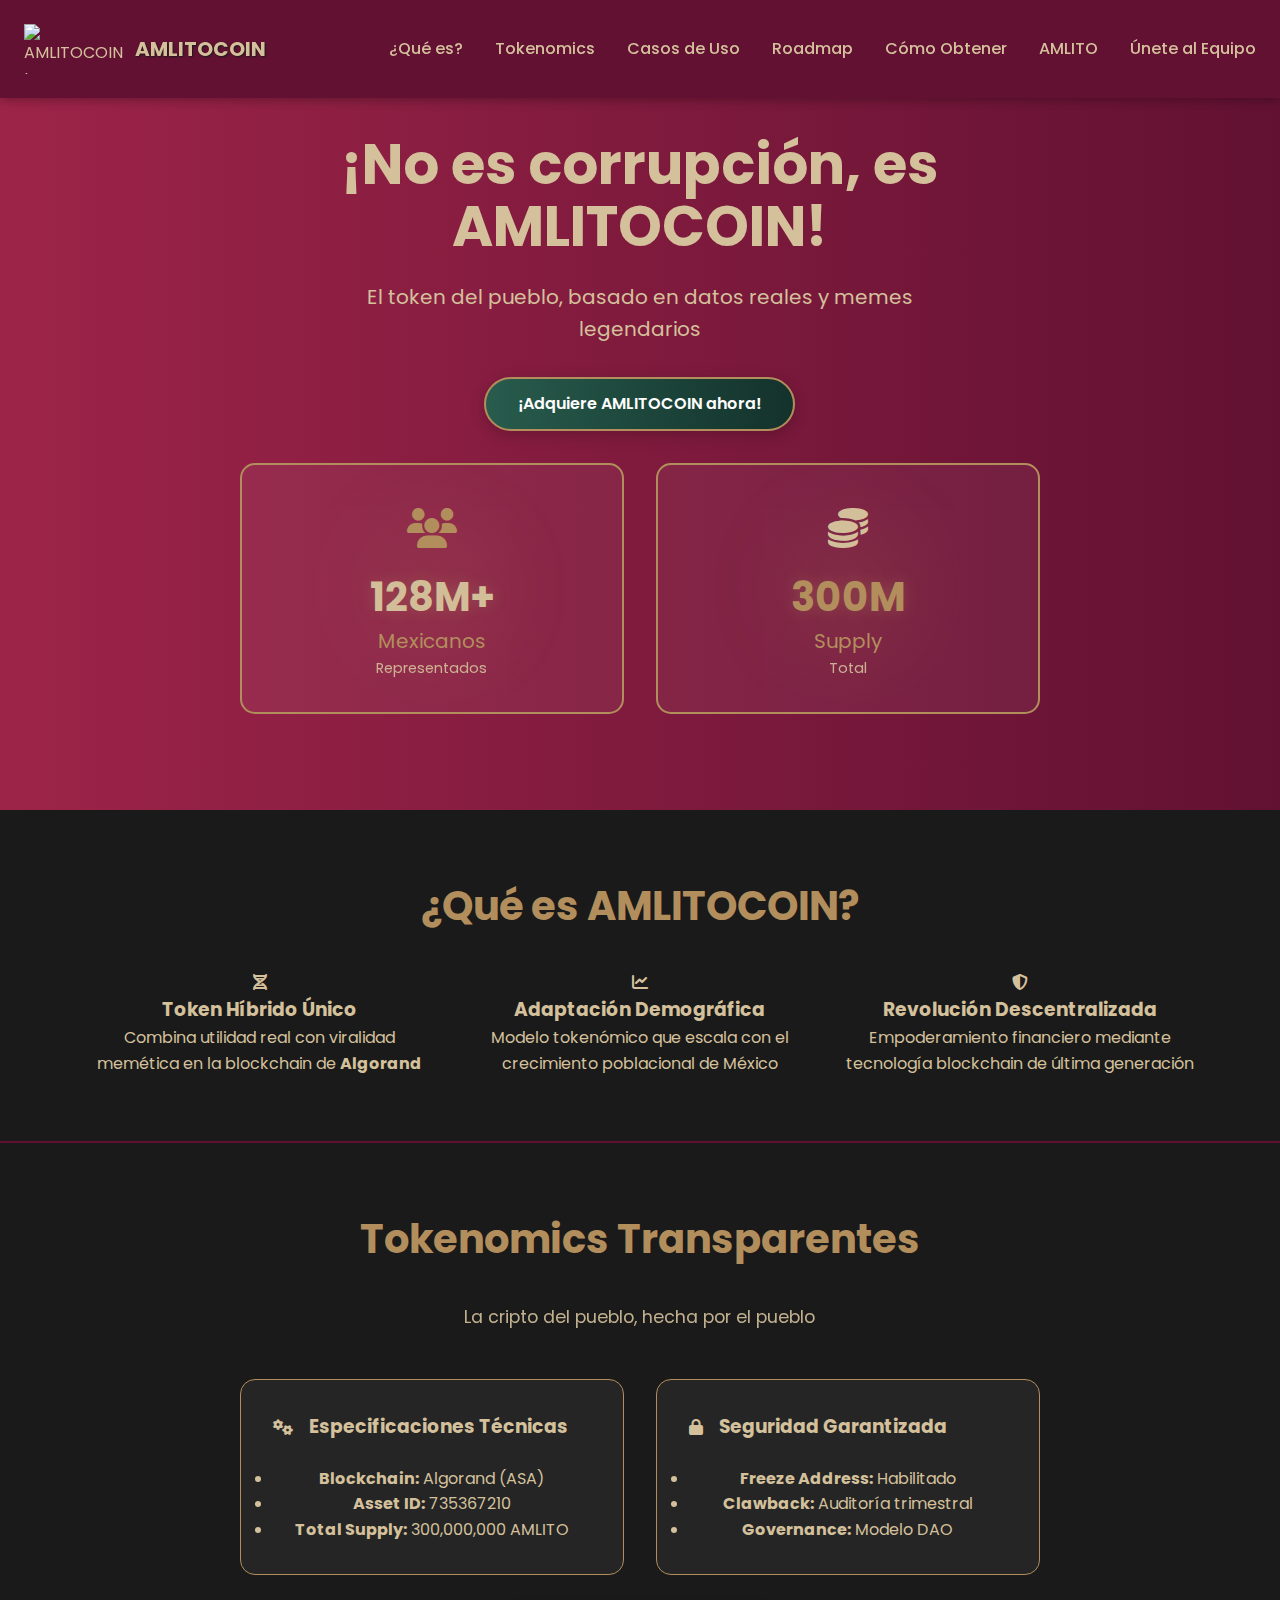
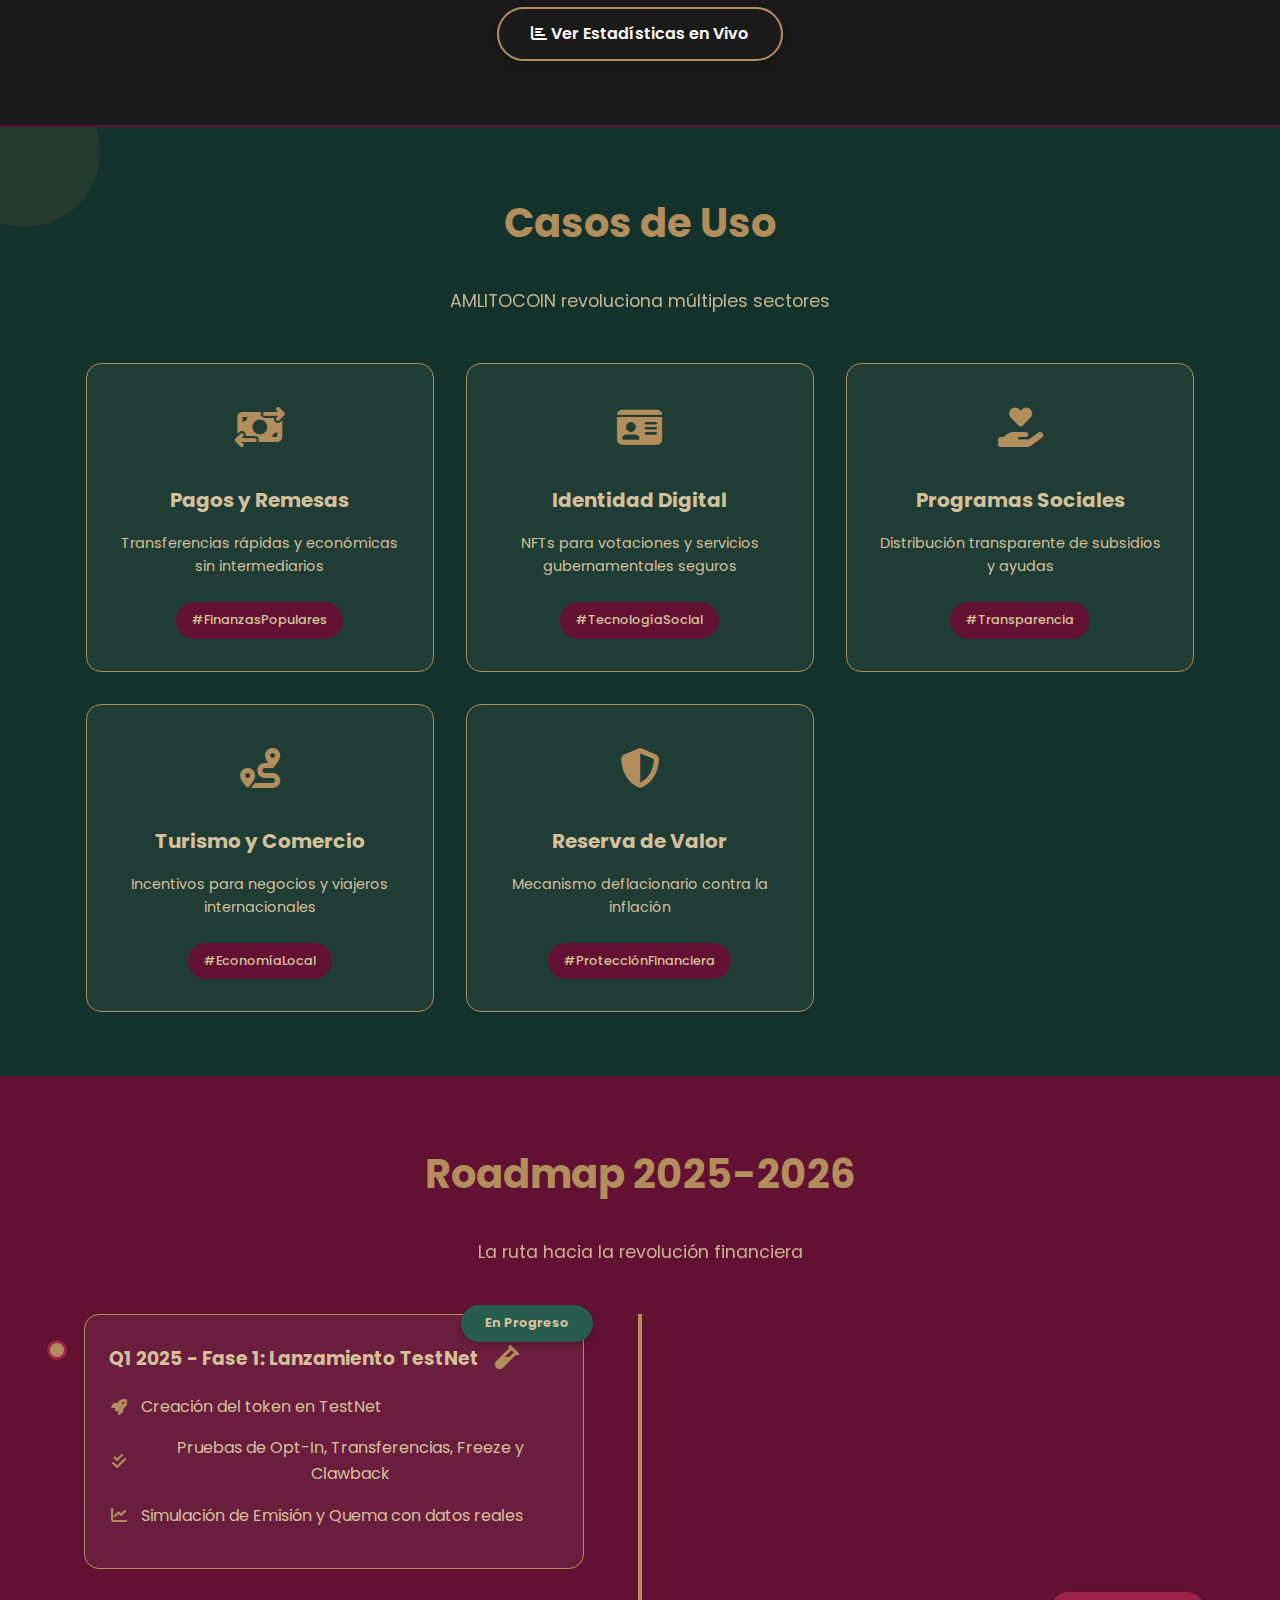
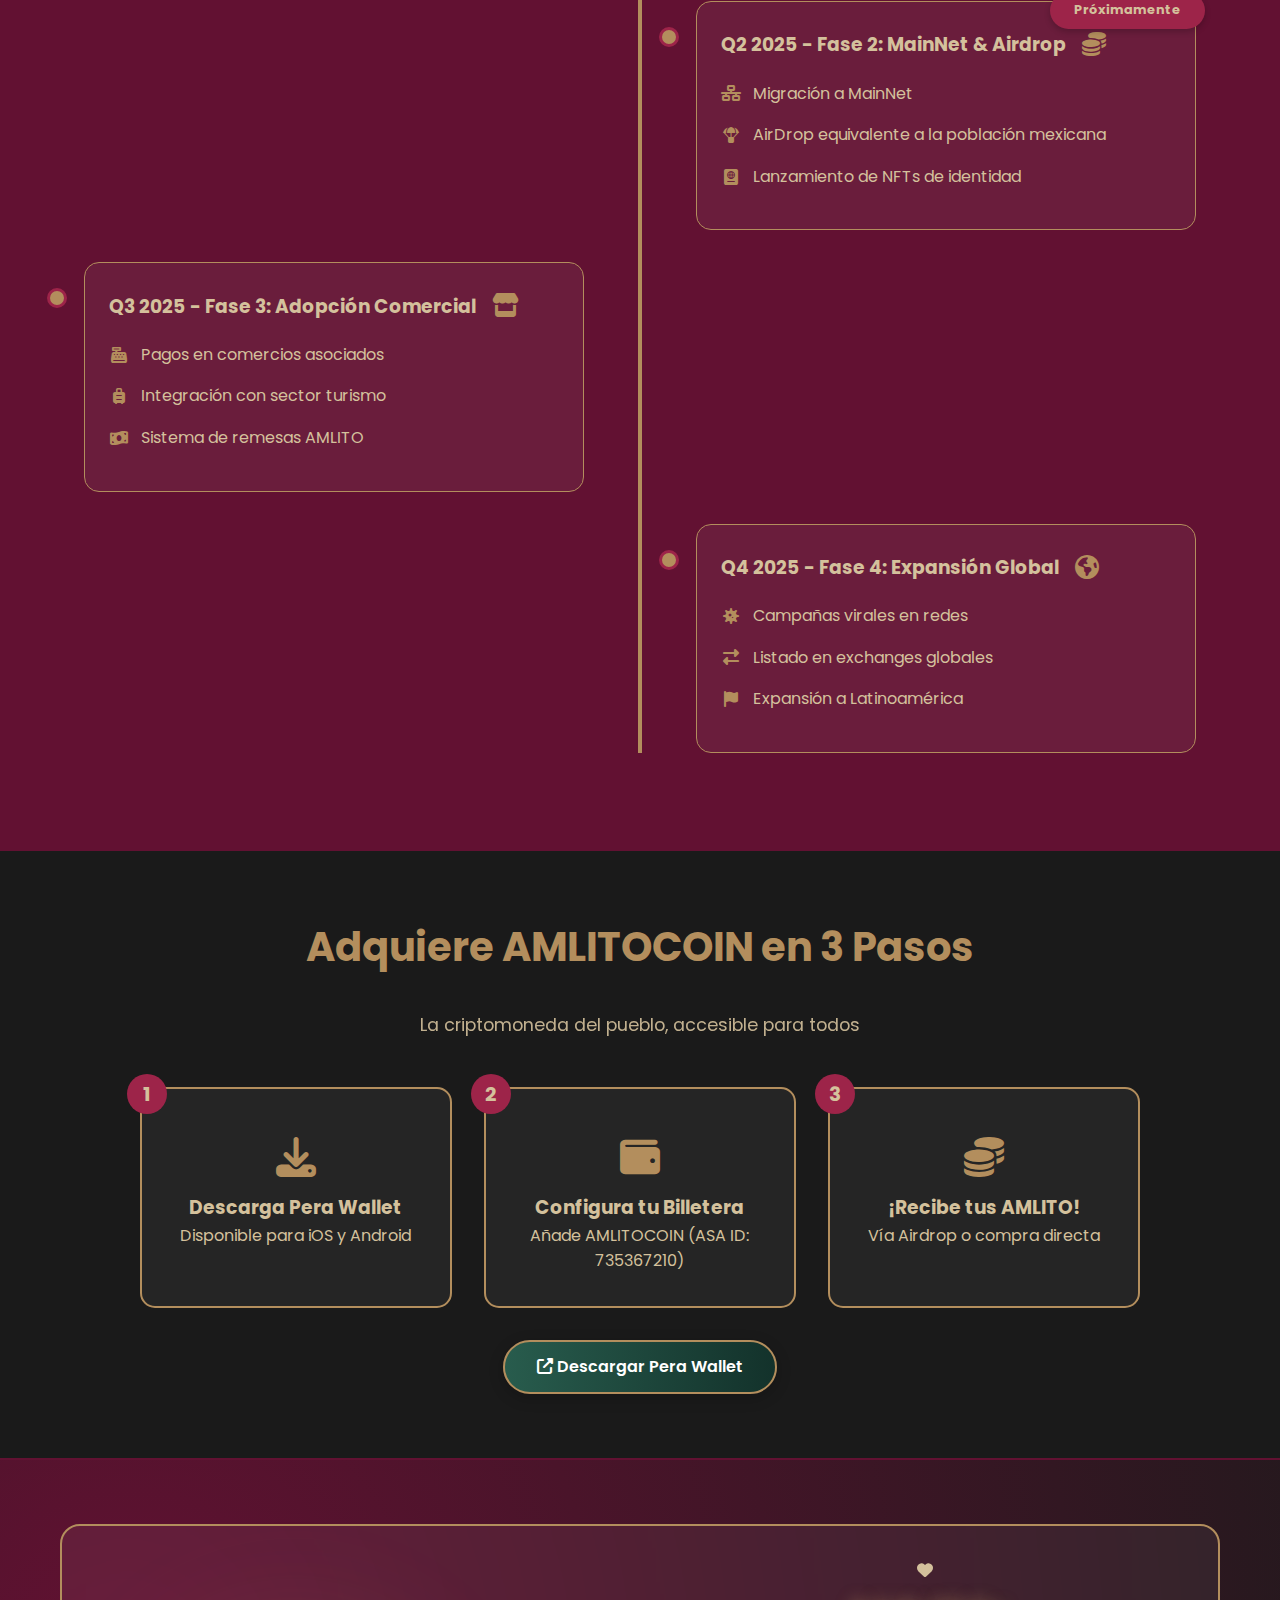
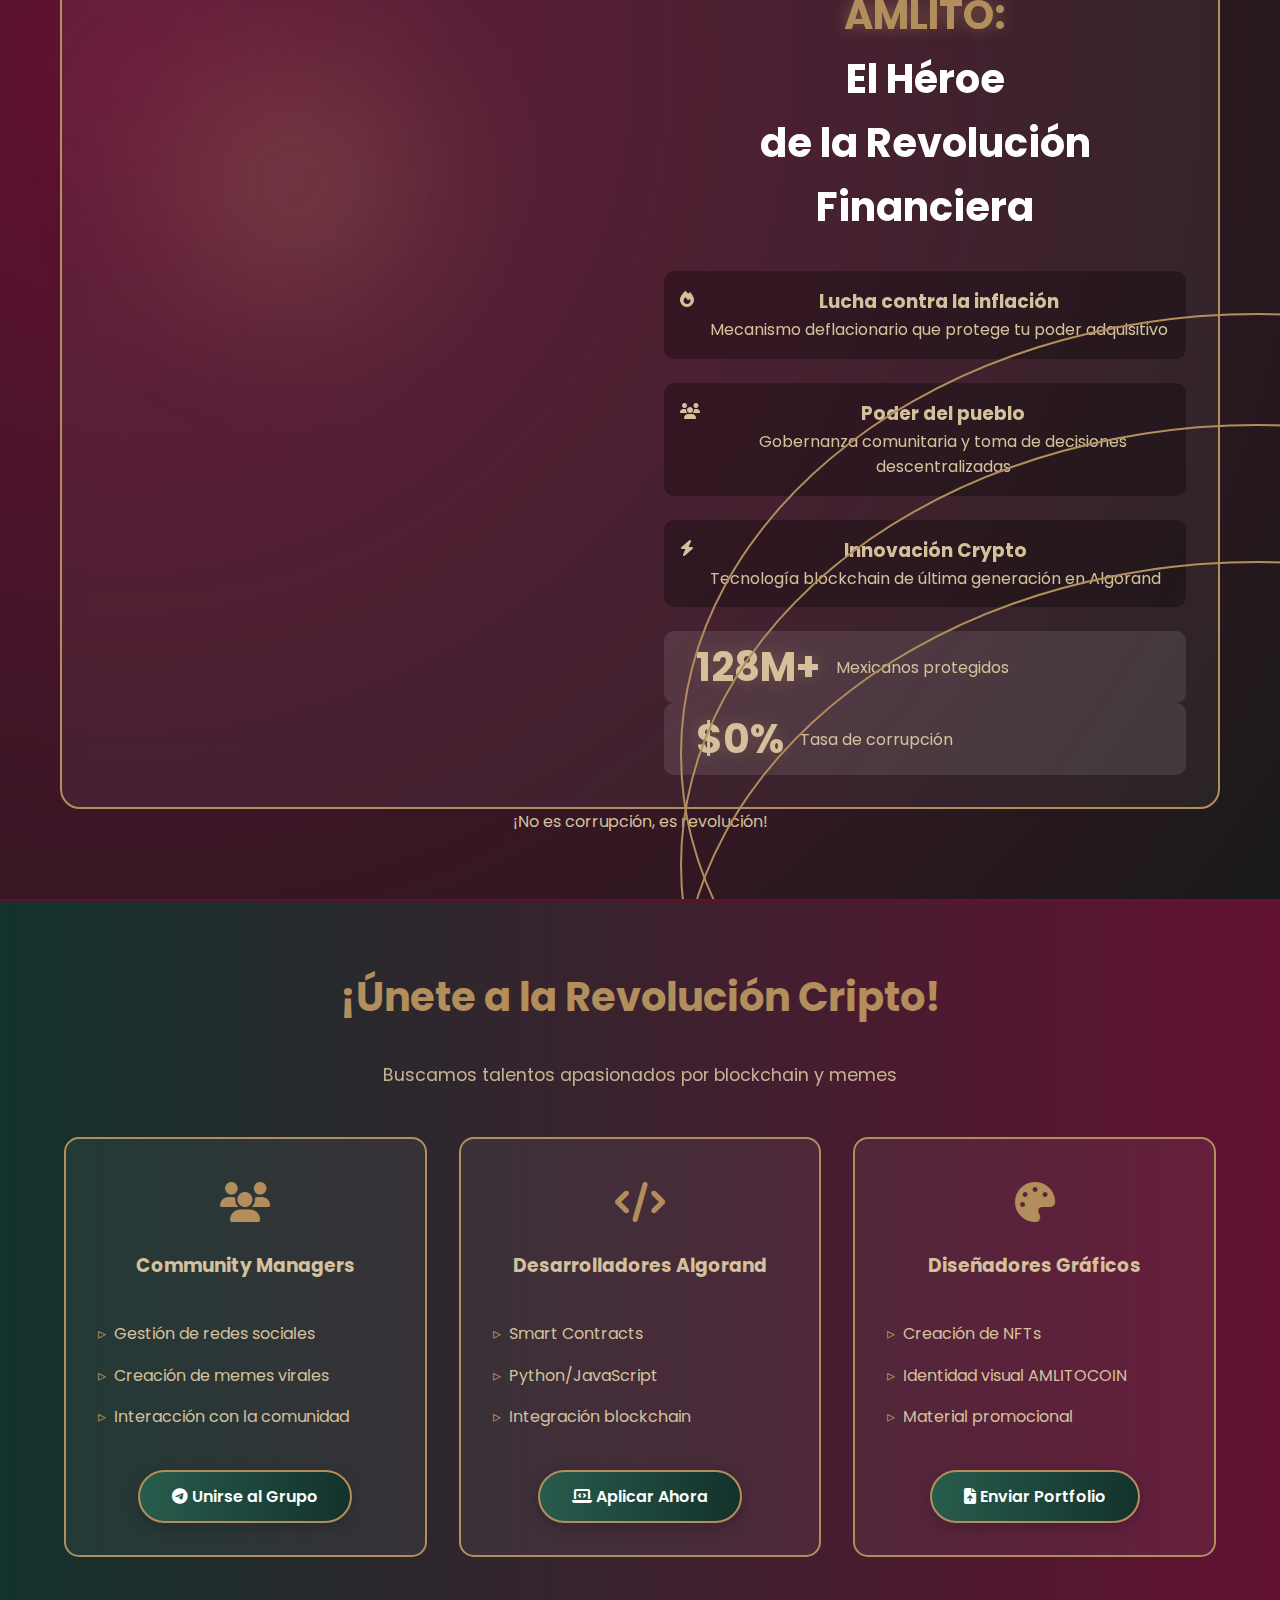
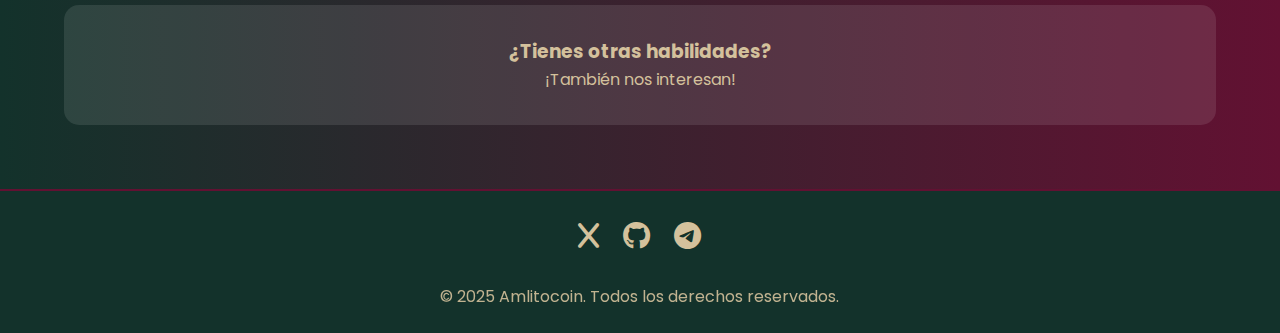
==== index.html @ fa915eb6 "Actualización index.html" ====
<!DOCTYPE html>
<html lang="es">
<head>
    <meta charset="UTF-8">
    <meta name="viewport" content="width=device-width, initial-scale=1.0">
    <meta name="description" content="AMLITOCOIN - El primer token híbrido Serio-Meme basado en datos reales de México">
    <title>¡No es corrupción, es AMLITOCOIN!</title>
    
    <!-- Metatags mejorados -->
    <meta name="apple-mobile-web-app-capable" content="yes">
    <meta name="HandheldFriendly" content="True">
    <meta name="mobile-web-app-capable" content="yes">
    <meta name="theme-color" content="#621132">
    
    <!-- favicon.ico -->
    <link rel="icon" href="favicon.ico" type="image/x-icon">
    <link rel="stylesheet" href="https://cdnjs.cloudflare.com/ajax/libs/font-awesome/6.4.0/css/all.min.css">
    
    <!-- Fuentes -->
    <link href="https://fonts.googleapis.com/css2?family=Poppins:wght@300;400;700&display=swap" rel="stylesheet">
    
    <!-- CSS -->
    <link rel="stylesheet" href="styles.css">
</head>
<body>

    <!-- Navbar actualizado -->
    <nav>
        <div class="logo-container">
            <img src="amlitocoin.png" 
                 alt="AMLITOCOIN Logo" 
                 class="logo"
                 width="150"
                 height="150"
                 loading="lazy">
            <span class="brand-name">AMLITOCOIN</span>
        </div>
        
        <ul class="nav-list">
            <li><a href="#info" class="nav-link">¿Qué es?</a></li>
            <li><a href="#details" class="nav-link">Tokenomics</a></li>
            <li><a href="#casos" class="nav-link">Casos de Uso</a></li>
            <li><a href="#roadmap" class="nav-link">Roadmap</a></li>
            <li><a href="#wallet" class="nav-link">Cómo Obtener</a></li>
            <li><a href="#amlito-hero" class="nav-link">AMLITO</a></li>
            <li><a href="#equipo" class="nav-link">Únete al Equipo</a></li>
        </ul>
    </nav>

    <!-- Hero Section -->
    <header class="hero">
        <div class="section-container">
            <h1>¡No es corrupción, es <span>AMLITOCOIN</span>!</h1>
            <p class="hero-subtitle">El token del pueblo, basado en datos reales y memes legendarios</p>
            <a href="https://t.me/Amlitos" class="cta-button" target="_blank">¡Adquiere AMLITOCOIN ahora!</a>
            
            <!-- Sección de Estadísticas Mejorada -->
<div class="stats-container">
    <div class="stat-card">
        <div class="stat-content">
            <div class="stat-icon">
                <i class="fas fa-users"></i>
            </div>
            <div class="stat-data">
                <span class="stat-number">128M+</span>
                <span class="stat-title">Mexicanos</span>
                <span class="stat-subtitle">Representados</span>
            </div>
            <div class="stat-glow"></div>
        </div>
    </div>

    <div class="stat-card highlight">
        <div class="stat-content">
            <div class="stat-icon">
                <i class="fas fa-coins"></i>
            </div>
            <div class="stat-data">
                <span class="stat-number">300M</span>
                <span class="stat-title">Supply</span>
                <span class="stat-subtitle">Total</span>
            </div>
            <div class="stat-glow"></div>
        </div>
    </div>
</div>
        </div>
    </header>

    <!-- Sección Información -->
    <section id="info" class="info">
        <div class="section-container">
            <h2>¿Qué es AMLITOCOIN?</h2>
            <div class="info-grid">
                <div class="info-card">
                    <i class="fas fa-dna"></i>
                    <h3>Token Híbrido Único</h3>
                    <p>Combina utilidad real con viralidad memética en la blockchain de <strong>Algorand</strong></p>
                </div>
                
                <div class="info-card highlight">
                    <i class="fas fa-chart-line"></i>
                    <h3>Adaptación Demográfica</h3>
                    <p>Modelo tokenómico que escala con el crecimiento poblacional de México</p>
                </div>
                
                <div class="info-card">
                    <i class="fas fa-shield-alt"></i>
                    <h3>Revolución Descentralizada</h3>
                    <p>Empoderamiento financiero mediante tecnología blockchain de última generación</p>
                </div>
            </div>
        </div>
    </section>

    <!-- Sección Detalles -->
    <section id="details" class="details">
        <div class="section-container">
            <h2>Tokenomics Transparentes</h2>
            <p class="section-subtitle">La cripto del pueblo, hecha por el pueblo</p>
            
            <div class="tokenomics-grid">
                <div class="token-card">
                    <div class="token-header">
                        <i class="fa-solid fa-gears"></i>
                        <h3>Especificaciones Técnicas</h3>
                    </div>
                    <ul class="token-details">
                        <li><strong>Blockchain:</strong> Algorand (ASA)</li>
                        <li><strong>Asset ID:</strong> 735367210</li>
                        <li><strong>Total Supply:</strong> 300,000,000 AMLITO</li>
                    </ul>
                </div>
                
                <div class="token-card">
                    <div class="token-header">
                        <i class="fas fa-lock"></i>
                        <h3>Seguridad Garantizada</h3>
                    </div>
                    <ul class="token-details">
                        <li><strong>Freeze Address:</strong> Habilitado</li>
                        <li><strong>Clawback:</strong> Auditoría trimestral</li>
                        <li><strong>Governance:</strong> Modelo DAO</li>
                    </ul>
                </div>
            </div>
            
            <a href="https://testnet.explorer.perawallet.app/asset/735367210" 
               class="cta-button outline"
               target="_blank">
                <i class="fas fa-chart-bar"></i> Ver Estadísticas en Vivo
            </a>
        </div>
    </section>

    <!-- Sección Casos de Uso -->
    <section id="casos" class="casos">
        <div class="section-container">
            <h2>Casos de Uso</h2>
            <p class="section-subtitle">AMLITOCOIN revoluciona múltiples sectores</p>
            
            <div class="casos-grid">
                <!-- Tarjeta 1 -->
                <div class="caso-card">
                    <div class="caso-icon">
                        <i class="fas fa-money-bill-transfer"></i>
                    </div>
                    <h3>Pagos y Remesas</h3>
                    <p>Transferencias rápidas y económicas sin intermediarios</p>
                    <div class="caso-tag">#FinanzasPopulares</div>
                </div>
    
                <!-- Tarjeta 2 -->
                <div class="caso-card">
                    <div class="caso-icon">
                        <i class="fas fa-id-card"></i>
                    </div>
                    <h3>Identidad Digital</h3>
                    <p>NFTs para votaciones y servicios gubernamentales seguros</p>
                    <div class="caso-tag">#TecnologíaSocial</div>
                </div>
    
                <!-- Tarjeta 3 -->
                <div class="caso-card">
                    <div class="caso-icon">
                        <i class="fas fa-hand-holding-heart"></i>
                    </div>
                    <h3>Programas Sociales</h3>
                    <p>Distribución transparente de subsidios y ayudas</p>
                    <div class="caso-tag">#Transparencia</div>
                </div>
    
                <!-- Tarjeta 4 -->
                <div class="caso-card">
                    <div class="caso-icon">
                        <i class="fas fa-route"></i>
                    </div>
                    <h3>Turismo y Comercio</h3>
                    <p>Incentivos para negocios y viajeros internacionales</p>
                    <div class="caso-tag">#EconomíaLocal</div>
                </div>
    
                <!-- Tarjeta 5 -->
                <div class="caso-card">
                    <div class="caso-icon">
                        <i class="fas fa-shield-halved"></i>
                    </div>
                    <h3>Reserva de Valor</h3>
                    <p>Mecanismo deflacionario contra la inflación</p>
                    <div class="caso-tag">#ProtecciónFinanciera</div>
                </div>
            </div>
        </div>
    </section>

    <!-- Sección Roadmap -->
<section id="roadmap" class="roadmap">
    <div class="section-container">
        <h2>Roadmap 2025-2026</h2>
        <p class="section-subtitle">La ruta hacia la revolución financiera</p>
        
        <div class="timeline-wrapper">
            <div class="timeline-line"></div>
            
            <!-- Fase 1 -->
            <div class="phase-card left">
                <div class="phase-header">
                    <div class="phase-marker"></div>
                    <h3>Q1 2025 - Fase 1: Lanzamiento TestNet</h3>
                    <div class="phase-icon">
                        <i class="fas fa-vial"></i>
                    </div>
                </div>
                <div class="phase-content">
                    <ul>
                        <li><i class="fas fa-rocket"></i> Creación del token en TestNet</li>
                        <li><i class="fas fa-check-double"></i> Pruebas de Opt-In, Transferencias, Freeze y Clawback</li>
                        <li><i class="fas fa-chart-line"></i> Simulación de Emisión y Quema con datos reales</li>
                    </ul>
                    <div class="phase-tag">En Progreso</div>
                </div>
            </div>

            <!-- Fase 2 -->
            <div class="phase-card right">
                <div class="phase-header">
                    <div class="phase-marker"></div>
                    <h3>Q2 2025 - Fase 2: MainNet & Airdrop</h3>
                    <div class="phase-icon">
                        <i class="fas fa-coins"></i>
                    </div>
                </div>
                <div class="phase-content">
                    <ul>
                        <li><i class="fas fa-network-wired"></i> Migración a MainNet</li>
                        <li><i class="fas fa-parachute-box"></i> AirDrop equivalente a la población mexicana</li>
                        <li><i class="fas fa-passport"></i> Lanzamiento de NFTs de identidad</li>
                    </ul>
                    <div class="phase-tag coming-soon">Próximamente</div>
                </div>
            </div>

            <!-- Fase 3 -->
            <div class="phase-card left">
                <div class="phase-header">
                    <div class="phase-marker"></div>
                    <h3>Q3 2025 - Fase 3: Adopción Comercial</h3>
                    <div class="phase-icon">
                        <i class="fas fa-store"></i>
                    </div>
                </div>
                <div class="phase-content">
                    <ul>
                        <li><i class="fas fa-cash-register"></i> Pagos en comercios asociados</li>
                        <li><i class="fas fa-suitcase-rolling"></i> Integración con sector turismo</li>
                        <li><i class="fas fa-money-bill-wave"></i> Sistema de remesas AMLITO</li>
                    </ul>
                </div>
            </div>

            <!-- Fase 4 -->
            <div class="phase-card right">
                <div class="phase-header">
                    <div class="phase-marker"></div>
                    <h3>Q4 2025 - Fase 4: Expansión Global</h3>
                    <div class="phase-icon">
                        <i class="fas fa-globe-americas"></i>
                    </div>
                </div>
                <div class="phase-content">
                    <ul>
                        <li><i class="fas fa-virus"></i> Campañas virales en redes</li>
                        <li><i class="fas fa-exchange-alt"></i> Listado en exchanges globales</li>
                        <li><i class="fas fa-flag"></i> Expansión a Latinoamérica</li>
                    </ul>
                </div>
            </div>
        </div>
    </div>
</section>

    <!-- Sección Cómo Obtener -->
    <section id="wallet" class="wallet">
        <div class="section-container text-center">
            <h2>Adquiere AMLITOCOIN en 3 Pasos</h2>
            <p class="section-subtitle">La criptomoneda del pueblo, accesible para todos</p>
            
            <div class="pasos-grid">
                <!-- Paso 1 -->
                <div class="paso-card">
                    <div class="paso-numero">1</div>
                    <i class="fas fa-download paso-icon"></i>
                    <h3>Descarga Pera Wallet</h3>
                    <p>Disponible para iOS y Android</p>
                </div>
    
                <!-- Paso 2 -->
                <div class="paso-card">
                    <div class="paso-numero">2</div>
                    <i class="fas fa-wallet paso-icon"></i>
                    <h3>Configura tu Billetera</h3>
                    <p>Añade AMLITOCOIN (ASA ID: 735367210)</p>
                </div>
    
                <!-- Paso 3 -->
                <div class="paso-card">
                    <div class="paso-numero">3</div>
                    <i class="fas fa-coins paso-icon"></i>
                    <h3>¡Recibe tus AMLITO!</h3>
                    <p>Vía Airdrop o compra directa</p>
                </div>
            </div>
    
            <a href="https://perawallet.app/" 
               class="cta-button"
               target="_blank"
               rel="noopener noreferrer">
                <i class="fas fa-external-link-alt"></i> Descargar Pera Wallet
            </a>
        </div>
    </section>

    <!-- Sección AMLITO -->
    <section id="amlito-hero" class="amlito-section">
        <div class="amlito-container">
            <!-- Tarjeta principal -->
            <div class="amlito-card">
                <!-- Sección izquierda - Imagen -->
                <div class="amlito-image-wrapper">
                    <img src="amlito.png" 
                         alt="AMLITO liderando la revolución" 
                         class="amlito-character"
                         loading="lazy">
                    <div class="amlito-glow"></div>
                </div>
    
                <!-- Sección derecha - Contenido -->
                <div class="amlito-content">
                    <i class="fa-solid fa-heart"></i>
                    <h2 class="amlito-title">
                        <span class="amlito-gold">AMLITO:</span><br>El Héroe 
                        <div class="amlito-subtitle">de la Revolución Financiera</div>
                    </h2>
    
                    <!-- Lista de características con iconos animados -->
                    <div class="amlito-features">
                        <!-- Característica 1 -->
                        <div class="amlito-feature">
                            <div class="amlito-icon">
                                <i class="fas fa-fire"></i>
                                <div class="icon-pulse"></div>
                            </div>
                            <div class="amlito-feature-text">
                                <h3>Lucha contra la inflación</h3>
                                <p>Mecanismo deflacionario que protege tu poder adquisitivo</p>
                            </div>
                        </div>
    
                        <!-- Característica 2 -->
                        <div class="amlito-feature">
                            <div class="amlito-icon">
                                <i class="fas fa-users"></i>
                                <div class="icon-pulse"></div>
                            </div>
                            <div class="amlito-feature-text">
                                <h3>Poder del pueblo</h3>
                                <p>Gobernanza comunitaria y toma de decisiones descentralizadas</p>
                            </div>
                        </div>
    
                        <!-- Característica 3 -->
                        <div class="amlito-feature">
                            <div class="amlito-icon">
                                <i class="fas fa-bolt"></i>
                                <div class="icon-pulse"></div>
                            </div>
                            <div class="amlito-feature-text">
                                <h3>Innovación Crypto</h3>
                                <p>Tecnología blockchain de última generación en Algorand</p>
                            </div>
                        </div>
                    </div>
    
                    <!-- Estadísticas impactantes -->
                    <div class="amlito-stats">
                        <div class="stat-item">
                            <div class="stat-number">128M+</div>
                            <div class="stat-label">Mexicanos protegidos</div>
                        </div>
                        <div class="stat-item">
                            <div class="stat-number">$0%</div>
                            <div class="stat-label">Tasa de corrupción</div>
                        </div>
                    </div>
                </div>
            </div>
    
            <!-- Efecto de slogan flotante -->
            <div class="amlito-slogan">
                <span>¡No es corrupción, es revolución!</span>
            </div>
        </div>
    </section>

    <!-- Sección Equipo -->
<section id="equipo" class="equipo">
    <div class="section-container text-center">
        <h2>¡Únete a la Revolución Cripto!</h2>
        <p class="section-subtitle">Buscamos talentos apasionados por blockchain y memes</p>
        
        <div class="roles-grid">
            <!-- Tarjeta 1: Community Managers -->
            <div class="rol-card">
                <div class="rol-icon">
                    <i class="fas fa-users"></i>
                </div>
                <h3>Community Managers</h3>
                <ul class="rol-desc">
                    <li>Gestión de redes sociales</li>
                    <li>Creación de memes virales</li>
                    <li>Interacción con la comunidad</li>
                </ul>
                <a href="https://t.me/Amlito_Community" class="cta-button" target="_blank">
                    <i class="fab fa-telegram"></i> Unirse al Grupo
                </a>
            </div>

            <!-- Tarjeta 2: Desarrolladores -->
            <div class="rol-card highlight">
                <div class="rol-icon">
                    <i class="fas fa-code"></i>
                </div>
                <h3>Desarrolladores Algorand</h3>
                <ul class="rol-desc">
                    <li>Smart Contracts</li>
                    <li>Python/JavaScript</li>
                    <li>Integración blockchain</li>
                </ul>
                <a href="https://t.me/Amlito_Desarrolladores" class="cta-button" target="_blank">
                    <i class="fas fa-laptop-code"></i> Aplicar Ahora
                </a>
            </div>

            <!-- Tarjeta 3: Diseñadores -->
            <div class="rol-card">
                <div class="rol-icon">
                    <i class="fas fa-palette"></i>
                </div>
                <h3>Diseñadores Gráficos</h3>
                <ul class="rol-desc">
                    <li>Creación de NFTs</li>
                    <li>Identidad visual AMLITOCOIN</li>
                    <li>Material promocional</li>
                </ul>
                <a href="https://t.me/Amlito_Graficos" class="cta-button" target="_blank">
                    <i class="fas fa-file-upload"></i> Enviar Portfolio
                </a>
            </div>
        </div>

        <!-- Sección para otros talentos -->
        <div class="otros-talentos">
            <h3>¿Tienes otras habilidades?</h3>
            <p>¡También nos interesan!</p>
        </div>
    </div>
</section>

    <footer>
    <!-- Sección de redes sociales -->
        <div class="section-container">
            <div class="social-icons">
                <a href="https://x.com/AmlitoCoinMx" target="_blank" aria-label="X">
                    <i class="fab fa-x"></i>
                </a>
                <a href="https://github.com/Amlitocoin" target="_blank" aria-label="GitHub">
                    <i class="fab fa-github"></i>
                </a>
                <a href="https://t.me/Amlitos" target="_blank" aria-label="Telegram">
                    <i class="fab fa-telegram"></i>
                </a>
            </div>
            
            <p>© 2025 Amlitocoin. Todos los derechos reservados.</p>
    </footer>

    <!-- Script para menú móvil -->
    <script>
    document.addEventListener('DOMContentLoaded', () => {
        const toggle = document.createElement('button');
        toggle.className = 'nav-toggle';
        toggle.innerHTML = '☰';
        const nav = document.querySelector('nav');
        const menu = document.querySelector('.nav-list');
        
        toggle.addEventListener('click', () => {
            menu.classList.toggle('active');
        });
        
        nav.insertBefore(toggle, nav.querySelector('.logo-container').nextSibling);
        
        document.querySelectorAll('.nav-link').forEach(link => {
            link.addEventListener('click', () => {
                menu.classList.remove('active');
            });
        });
    });
    </script>

</body>
</html>
---- styles.css ----
/* variables.css */
:root {
    /* Paleta */
    --rojo-oscuro: #621132;
    --rojo-claro: #9D2449;
    --verde-oscuro: #13322B;
    --verde-medio: #285C4D;
    --dorado: #B38E5D;
    --beige: #D4C19C;
    --blanco: #FFFFFF;
    --negro: #1a1a1a;
    
    /* Espaciados responsivos */
    --padding-sm: clamp(1rem, 2vw, 1.5rem);
    --padding-md: clamp(1.5rem, 4vw, 2.5rem);
    --padding-lg: clamp(2rem, 6vw, 4rem);
    
    /* Tamaños fluidos */
    --max-width: 1440px;
    --container-width: min(90%, var(--max-width));
}

/* reset.css */
*,
*::before,
*::after {
    margin: 0;
    padding: 0;
    box-sizing: border-box;
}

html {
    scroll-behavior: smooth;
    scroll-padding-top: 80px;
}

body {
    font-family: 'Poppins', sans-serif;
    background-color: var(--negro);
    color: var(--beige);
    line-height: 1.6;
    display: flex;
    flex-direction: column;
    min-height: 100vh;
}

/* navbar.css */
nav {
    display: flex;
    justify-content: space-between;
    align-items: center;
    background-color: var(--rojo-oscuro);
    padding: var(--padding-sm);
    position: fixed;
    width: 100%;
    top: 0;
    left: 0;
    z-index: 1000;
    box-shadow: 0 2px 10px rgba(0,0,0,0.3);
}

.logo-container {
    display: flex;
    align-items: center;
    gap: 0.75rem;
}

.logo {
    height: clamp(35px, 4vw, 50px);
    width: auto;
    aspect-ratio: 1;
}

.brand-name {
    font-size: clamp(1rem, 2vw, 1.25rem);
    font-weight: 700;
    color: var(--beige);
    text-shadow: 1px 1px 2px var(--negro);
}

.nav-list {
    display: flex;
    gap: 2rem;
    list-style: none;
}

.nav-link {
    color: var(--beige);
    text-decoration: none;
    font-weight: 500;
    position: relative;
    padding: 0.25rem 0;
}

.nav-link::after {
    content: '';
    position: absolute;
    bottom: 0;
    left: 0;
    width: 0;
    height: 2px;
    background: var(--dorado);
    transition: width 0.3s ease;
}

.nav-link:hover::after {
    width: 100%;
}

.nav-toggle {
    display: none;
    background: none;
    border: none;
    color: var(--beige);
    font-size: 1.75rem;
    cursor: pointer;
    padding: 0.5rem;
}

/* hero.css */
.hero {
    background: linear-gradient(to right, var(--rojo-claro), var(--rojo-oscuro));
    padding: var(--padding-lg) var(--padding-sm);
    margin-top: 70px;
    text-align: center;
}

.hero h1 {
    font-size: clamp(2rem, 5vw, 3.5rem);
    line-height: 1.1;
    margin-bottom: 1.5rem;
    max-width: 800px;
    margin-left: auto;
    margin-right: auto;
}

.hero p {
    font-size: clamp(1rem, 2vw, 1.25rem);
    margin-bottom: 2rem;
    max-width: 600px;
    margin-left: auto;
    margin-right: auto;
}

/* Estilos */
.hero-stats {
    display: flex;
    gap: 2rem;
    justify-content: center;
    margin-top: 2rem;
}

.stat-item {
    display: flex;
    align-items: center;
    gap: 1rem;
    background: rgba(255,255,255,0.1);
    padding: 1rem 2rem;
    border-radius: 10px;
}

.info-grid {
    display: grid;
    grid-template-columns: repeat(auto-fit, minmax(300px, 1fr));
    gap: 2rem;
}

.tokenomics-grid {
    display: grid;
    grid-template-columns: repeat(auto-fit, minmax(280px, 1fr));
    gap: 2rem;
    max-width: 800px;
    margin: 2rem auto;
}

.token-card {
    background: rgba(255,255,255,0.05);
    padding: 2rem;
    border-radius: 15px;
    border: 1px solid var(--dorado);
}

.token-header {
    display: flex;
    align-items: center;
    gap: 1rem;
    margin-bottom: 1.5rem;
}

.stats-container {
    display: grid;
    grid-template-columns: repeat(auto-fit, minmax(250px, 1fr));
    gap: 2rem;
    max-width: 800px;
    margin: 2rem auto;
}

.stat-card {
    background: rgba(255,255,255,0.05);
    border: 2px solid var(--dorado);
    border-radius: 15px;
    padding: 2rem;
    position: relative;
    overflow: hidden;
    transition: all 0.3s ease;
}

.stat-card:hover {
    transform: translateY(-5px);
    box-shadow: 0 10px 30px rgba(179, 142, 93, 0.2);
}

.stat-content {
    position: relative;
    z-index: 1;
    text-align: center;
}

.stat-icon {
    font-size: 2.5rem;
    color: var(--dorado);
    margin-bottom: 1rem;
}

.stat-number {
    display: block;
    font-size: 2.5rem;
    font-weight: 700;
    color: var(--beige);
    line-height: 1;
    text-shadow: 0 0 15px rgba(179,142,93,0.3);
}

.stat-title {
    display: block;
    font-size: 1.25rem;
    color: var(--dorado);
    margin-top: 0.5rem;
}

.stat-subtitle {
    display: block;
    font-size: 0.9rem;
    color: var(--beige);
    opacity: 0.9;
}

.stat-glow {
    position: absolute;
    width: 200px;
    height: 200px;
    background: radial-gradient(circle, var(--dorado) 0%, transparent 70%);
    filter: blur(40px);
    opacity: 0.15;
    top: 50%;
    left: 50%;
    transform: translate(-50%, -50%);
}

/* Efecto especial para el highlight */
.highlight .stat-number {
    color: var(--dorado);
}

.highlight .stat-icon {
    color: var(--beige);
}

@media (max-width: 768px) {
    .stat-number {
        font-size: 2rem;
    }
}

/* sections.css */
section {
    padding: var(--padding-lg) var(--padding-sm);
    border-bottom: 2px solid var(--rojo-oscuro);
    text-align: center;
}

.section-container {
    max-width: var(--container-width);
    margin: 0 auto;
}

h2 {
    font-size: clamp(1.75rem, 4vw, 2.5rem);
    margin-bottom: 2rem;
    color: var(--dorado);
}

/* tokenomics.css */
.details-grid {
    display: grid;
    grid-template-columns: repeat(auto-fit, minmax(250px, 1fr));
    gap: 1.5rem;
    max-width: 800px;
    margin: 0 auto;
}

.details-item {
    background: var(--rojo-oscuro);
    padding: 1.5rem;
    border-radius: 10px;
    text-align: left;
    border: 1px solid var(--dorado);
}

.details-item strong {
    color: var(--dorado);
    display: block;
    margin-bottom: 0.5rem;
}

.cta-button:hover {
    transform: translateY(-2px);
    box-shadow: 0 6px 20px rgba(0,0,0,0.3);
}

.text-center {
    text-align: center;
}

.id-button {
    display: grid;
    background: linear-gradient(to right, var(--rojo-oscuro), var(--verde-oscuro));
    color: var(--beige);
    padding: 1rem;
    border-radius: 10px;
    text-decoration: none;
    text-align:left;
    font-weight: 600;
    transition: all 0.3s ease;
    box-shadow: 0 4px 15px rgba(0,0,0,0.2);
    border: 1px solid var(--dorado);
}

.details-id strong {
    color: var(--dorado);
    display: block;
    margin-bottom: 0.5rem;
}

.id-button:hover {
    transform: translateY(-2px);
}

/* images.css */
.responsive-image {
    width: min(85%, 400px);
    height: auto;
    display: block;
    margin: 2rem auto;
    border-radius: 10px;
    box-shadow: 0 4px 15px rgba(0,0,0,0.3);
    transition: transform 0.3s ease;
}

.responsive-image:hover {
    transform: scale(1.03);
}

.amlito-image {
    width: min(85%, 400px);
    height: auto;
    display: block;
    margin: 2rem auto;
    border-radius: 10px;
    transition: transform 0.3s ease;
}

.amlito-image:hover {
    transform: scale(1.03);
}

/* wallet .css*/
.pasos-grid {
    display: grid;
    grid-template-columns: repeat(auto-fit, minmax(250px, 1fr));
    gap: 2rem;
    max-width: 1000px;
    margin: 2rem auto;
}

.paso-card {
    background: rgba(255, 255, 255, 0.05);
    padding: 2rem;
    border-radius: 15px;
    border: 2px solid var(--dorado);
    position: relative;
}

.paso-numero {
    position: absolute;
    top: -15px;
    left: -15px;
    background: var(--rojo-claro);
    color: var(--beige);
    width: 40px;
    height: 40px;
    border-radius: 50%;
    display: flex;
    align-items: center;
    justify-content: center;
    font-weight: bold;
    font-size: 1.25rem;
}

.paso-icon {
    font-size: 2.5rem;
    color: var(--dorado);
    margin: 1rem 0;
}

/* Estilos para la sección AMLITO */
.amlito-section {
    background: radial-gradient(circle at 10% 20%, #621132 0%, #1a1a1a 100%);
    padding: 4rem 0;
    position: relative;
    overflow: hidden;
}

.amlito-container {
    max-width: 1200px;
    margin: 0 auto;
    padding: 0 20px;
}

.amlito-card {
    display: grid;
    grid-template-columns: 1fr 1fr;
    gap: 3rem;
    background: rgba(255,255,255,0.05);
    border: 2px solid #B38E5D;
    border-radius: 20px;
    padding: 2rem;
    position: relative;
    backdrop-filter: blur(10px);
}

/* Efectos visuales */
.amlito-glow {
    position: absolute;
    width: 400px;
    height: 400px;
    background: radial-gradient(circle, #B38E5D 0%, transparent 70%);
    filter: blur(60px);
    opacity: 0.3;
    z-index: 0;
}

.amlito-character {
    width: 100%;
    max-width: 400px;
    filter: drop-shadow(0 10px 20px rgba(0,0,0,0.5));
    transition: transform 0.3s ease;
}

/* Animaciones */
@keyframes pulse {
    0% { transform: scale(1); }
    50% { transform: scale(1.1); }
    100% { transform: scale(1); }
}

.icon-pulse {
    position: absolute;
    width: 100%;
    height: 100%;
    border: 2px solid #B38E5D;
    border-radius: 50%;
    animation: pulse 2s infinite;
}

/* Texto y características */
.amlito-title {
    font-size: 2.5rem;
    color: white;
    margin-bottom: 2rem;
}

.amlito-gold {
    color: #B38E5D;
    text-shadow: 0 0 15px rgba(179,142,93,0.5);
}

.amlito-feature {
    display: flex;
    gap: 1rem;
    margin: 1.5rem 0;
    padding: 1rem;
    background: rgba(0,0,0,0.3);
    border-radius: 10px;
    transition: all 0.3s ease;
}

.amlito-feature:hover {
    transform: translateX(10px);
    background: rgba(179,142,93,0.1);
}

/* Responsive Design */
@media (max-width: 768px) {
    .amlito-card {
        grid-template-columns: 1fr;
    }
    
    .amlito-character {
        max-width: 250px;
        margin: 0 auto;
    }
}

/* Casos de Uso Mejorados */
.casos {
    background: var(--verde-oscuro);
    position: relative;
    overflow: hidden;
}

.casos:before {
    content: "";
    position: absolute;
    top: -50px;
    left: -50px;
    width: 150px;
    height: 150px;
    background: var(--dorado);
    opacity: 0.1;
    border-radius: 50%;
}

.section-subtitle {
    color: var(--beige);
    opacity: 0.9;
    margin-bottom: 3rem;
    font-size: 1.1rem;
}

.casos-grid {
    display: grid;
    grid-template-columns: repeat(auto-fit, minmax(280px, 1fr));
    gap: 2rem;
    max-width: 1200px;
    margin: 0 auto;
}

.caso-card {
    background: rgba(255, 255, 255, 0.05);
    padding: 2rem;
    border-radius: 15px;
    border: 1px solid var(--dorado);
    transition: all 0.3s ease;
    position: relative;
    overflow: hidden;
}

.caso-card:hover {
    transform: translateY(-5px);
    box-shadow: 0 10px 30px rgba(210, 173, 109, 0.2);
}

.caso-icon {
    font-size: 2.5rem;
    color: var(--dorado);
    margin-bottom: 1.5rem;
    transition: transform 0.3s ease;
}

.caso-card:hover .caso-icon {
    transform: scale(1.1);
}

.caso-card h3 {
    color: var(--beige);
    margin-bottom: 1rem;
    font-size: 1.25rem;
}

.caso-card p {
    font-size: 0.9rem;
    line-height: 1.6;
    margin-bottom: 1.5rem;
}

.caso-tag {
    display: inline-block;
    background: var(--rojo-oscuro);
    color: var(--beige);
    padding: 0.5rem 1rem;
    border-radius: 20px;
    font-size: 0.8rem;
    font-weight: 500;
}

/* Sección Roadmap */
.roadmap {
    background: var(--rojo-oscuro);
    position: relative;
    padding: 4rem 0;
}

.timeline-wrapper {
    position: relative;
    max-width: 1200px;
    margin: 0 auto;
    padding: 0 20px;
}

.timeline-line {
    position: absolute;
    left: 50%;
    width: 4px;
    height: 100%;
    background: var(--dorado);
    transform: translateX(-50%);
}

.phase-card {
    background: rgba(255, 255, 255, 0.05);
    border: 1px solid var(--dorado);
    border-radius: 15px;
    padding: 1.5rem;
    margin: 2rem 0;
    width: 45%;
    position: relative;
    transition: all 0.3s ease;
}

.phase-card:hover {
    transform: translateY(-5px);
    box-shadow: 0 10px 30px rgba(210, 173, 109, 0.2);
}

.phase-card.left {
    left: 0;
}

.phase-card.right {
    left: 55%;
}

.phase-marker {
    width: 20px;
    height: 20px;
    background: var(--dorado);
    border: 3px solid var(--rojo-claro);
    border-radius: 50%;
    position: absolute;
    left: -38px;
    top: 25px;
}

.phase-header {
    display: flex;
    align-items: center;
    gap: 1rem;
    margin-bottom: 1rem;
}

.phase-icon {
    font-size: 1.5rem;
    color: var(--dorado);
}

.phase-content ul {
    list-style: none;
    padding-left: 0;
}

.phase-content li {
    margin: 1rem 0;
    display: flex;
    align-items: center;
    gap: 0.75rem;
}

.phase-content i {
    color: var(--dorado);
    min-width: 20px;
}

.phase-tag {
    position: absolute;
    top: -10px;
    right: -10px;
    background: var(--verde-medio);
    color: var(--beige);
    padding: 0.5rem 1.5rem;
    border-radius: 20px;
    font-size: 0.8rem;
    font-weight: bold;
    box-shadow: 0 3px 6px rgba(0,0,0,0.2);
}

.phase-tag.coming-soon {
    background: var(--rojo-claro);
}

@media (max-width: 768px) {
    .timeline-line {
        left: 20px;
    }
    
    .phase-card {
        width: 85%;
        left: 30px !important;
    }
    
    .phase-marker {
        left: -32px;
    }
}

/* Sección Equipo */
.equipo {
    background: linear-gradient(to right, var(--verde-oscuro), var(--rojo-oscuro));
    padding: 4rem 0;
}

.roles-grid {
    display: grid;
    grid-template-columns: repeat(auto-fit, minmax(300px, 1fr));
    gap: 2rem;
    max-width: 1200px;
    margin: 3rem auto;
}

.rol-card {
    background: rgba(255, 255, 255, 0.05);
    padding: 2rem;
    border-radius: 15px;
    border: 2px solid var(--dorado);
    transition: all 0.3s ease;
}

.rol-card:hover {
    transform: translateY(-10px);
    box-shadow: 0 10px 30px rgba(210, 173, 109, 0.3);
}

.rol-icon {
    font-size: 2.5rem;
    color: var(--dorado);
    margin-bottom: 1rem;
}

.rol-desc {
    list-style: none;
    padding: 1rem 0;
    margin: 1rem 0;
    text-align: left;
}

.rol-desc li {
    padding: 0.5rem 0;
    display: flex;
    align-items: center;
    gap: 0.5rem;
}

.rol-desc li:before {
    content: "▹";
    color: var(--dorado);
}

.otros-talentos {
    margin-top: 3rem;
    padding: 2rem;
    background: rgba(255,255,255,0.1);
    border-radius: 15px;
}

.cta-button.outline {
    background: transparent;
    border: 2px solid var(--dorado);
}

/* footer.css */
footer {
    background: var(--verde-oscuro);
    padding: var(--padding-sm);
    margin-top: auto;
    text-align: center;
}

footer p {
    font-size: clamp(0.875rem, 2vw, 1rem);
    opacity: 0.9;
}

/* Social Icons */
.social-icons {
    display: flex;
    justify-content: center;
    gap: 1.5rem;
    margin-bottom: 1.5rem;
}

.social-icons a {
    color: var(--beige);
    font-size: 1.75rem;
    transition: color 0.3s ease;
}

.social-icons a:hover {
    color: var(--dorado);
    transform: translateY(-2px);
}

/* media-queries.css */
@media (max-width: 768px) {
    .nav-list {
        display: none;
        position: absolute;
        top: 100%;
        left: 0;
        width: 100%;
        background: var(--rojo-oscuro);
        flex-direction: column;
        padding: 1rem;
        box-shadow: 0 4px 6px rgba(0,0,0,0.1);
    }

    .nav-list.active {
        display: flex;
    }

    .nav-toggle {
        display: block;
    }

    .hero {
        padding: 6rem 1rem 3rem;
    }

    .details-grid {
        grid-template-columns: 1fr;
    }
}

@media (max-width: 480px) {
    :root {
        --padding-sm: 0.75rem;
    }

    .hero h1 {
        font-size: 1.75rem;
    }

    .details-item {
        padding: 1rem;
    }
}

@media (max-width: 768px) {
    .social-icons {
        gap: 1rem;
    }
    
    .social-icons a {
        font-size: 1.5rem;
    }
}
/* utilities.css */
.cta-button {
    display: inline-block;
    background: linear-gradient(to right, var(--verde-medio), var(--verde-oscuro));
    color: var(--blanco);
    padding: 0.75rem 2rem;
    border-radius: 30px;
    text-decoration: none;
    font-weight: 600;
    transition: all 0.3s ease;
    box-shadow: 0 4px 15px rgba(0,0,0,0.2);
    border: 2px solid var(--dorado);
}

.cta-button:hover {
    transform: translateY(-2px);
    box-shadow: 0 6px 20px rgba(0,0,0,0.3);
}

.text-center {
    text-align: center;
}

.mb-1 { margin-bottom: 1rem; }
.mb-2 { margin-bottom: 2rem; }
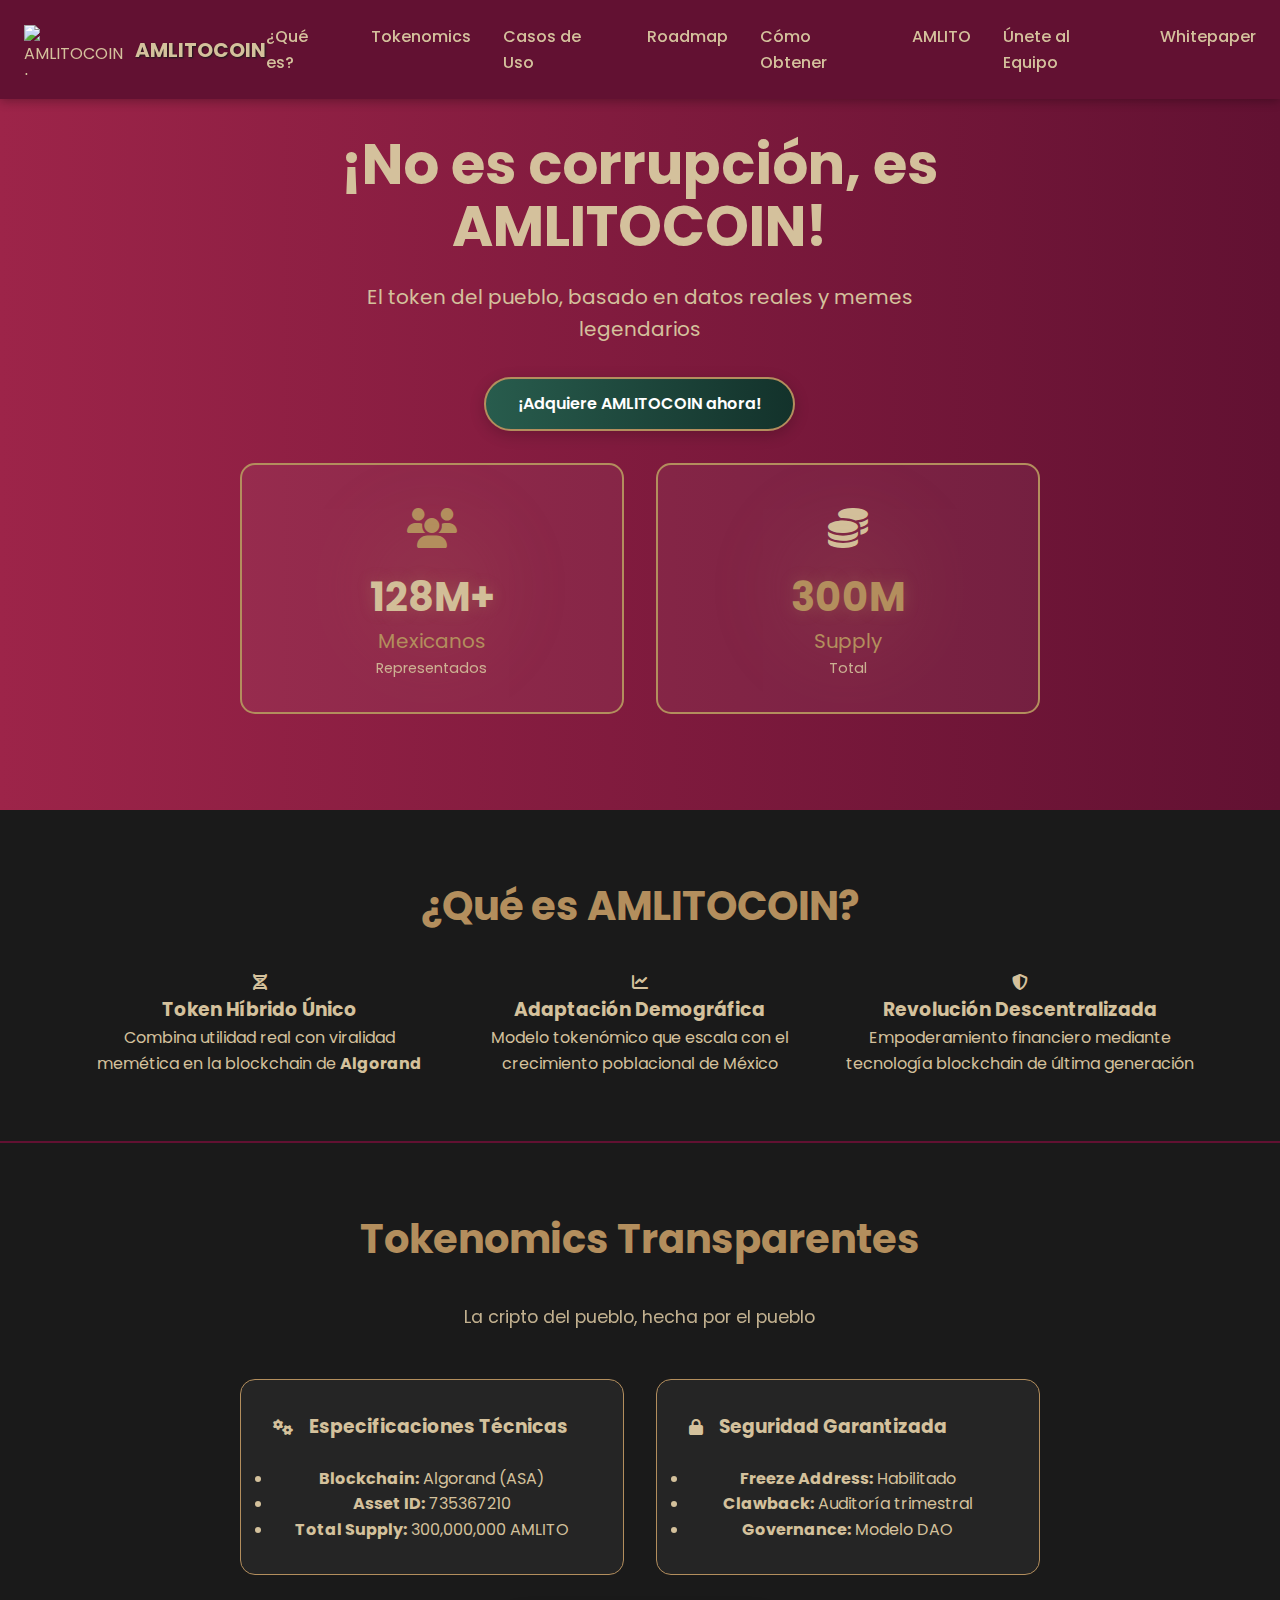
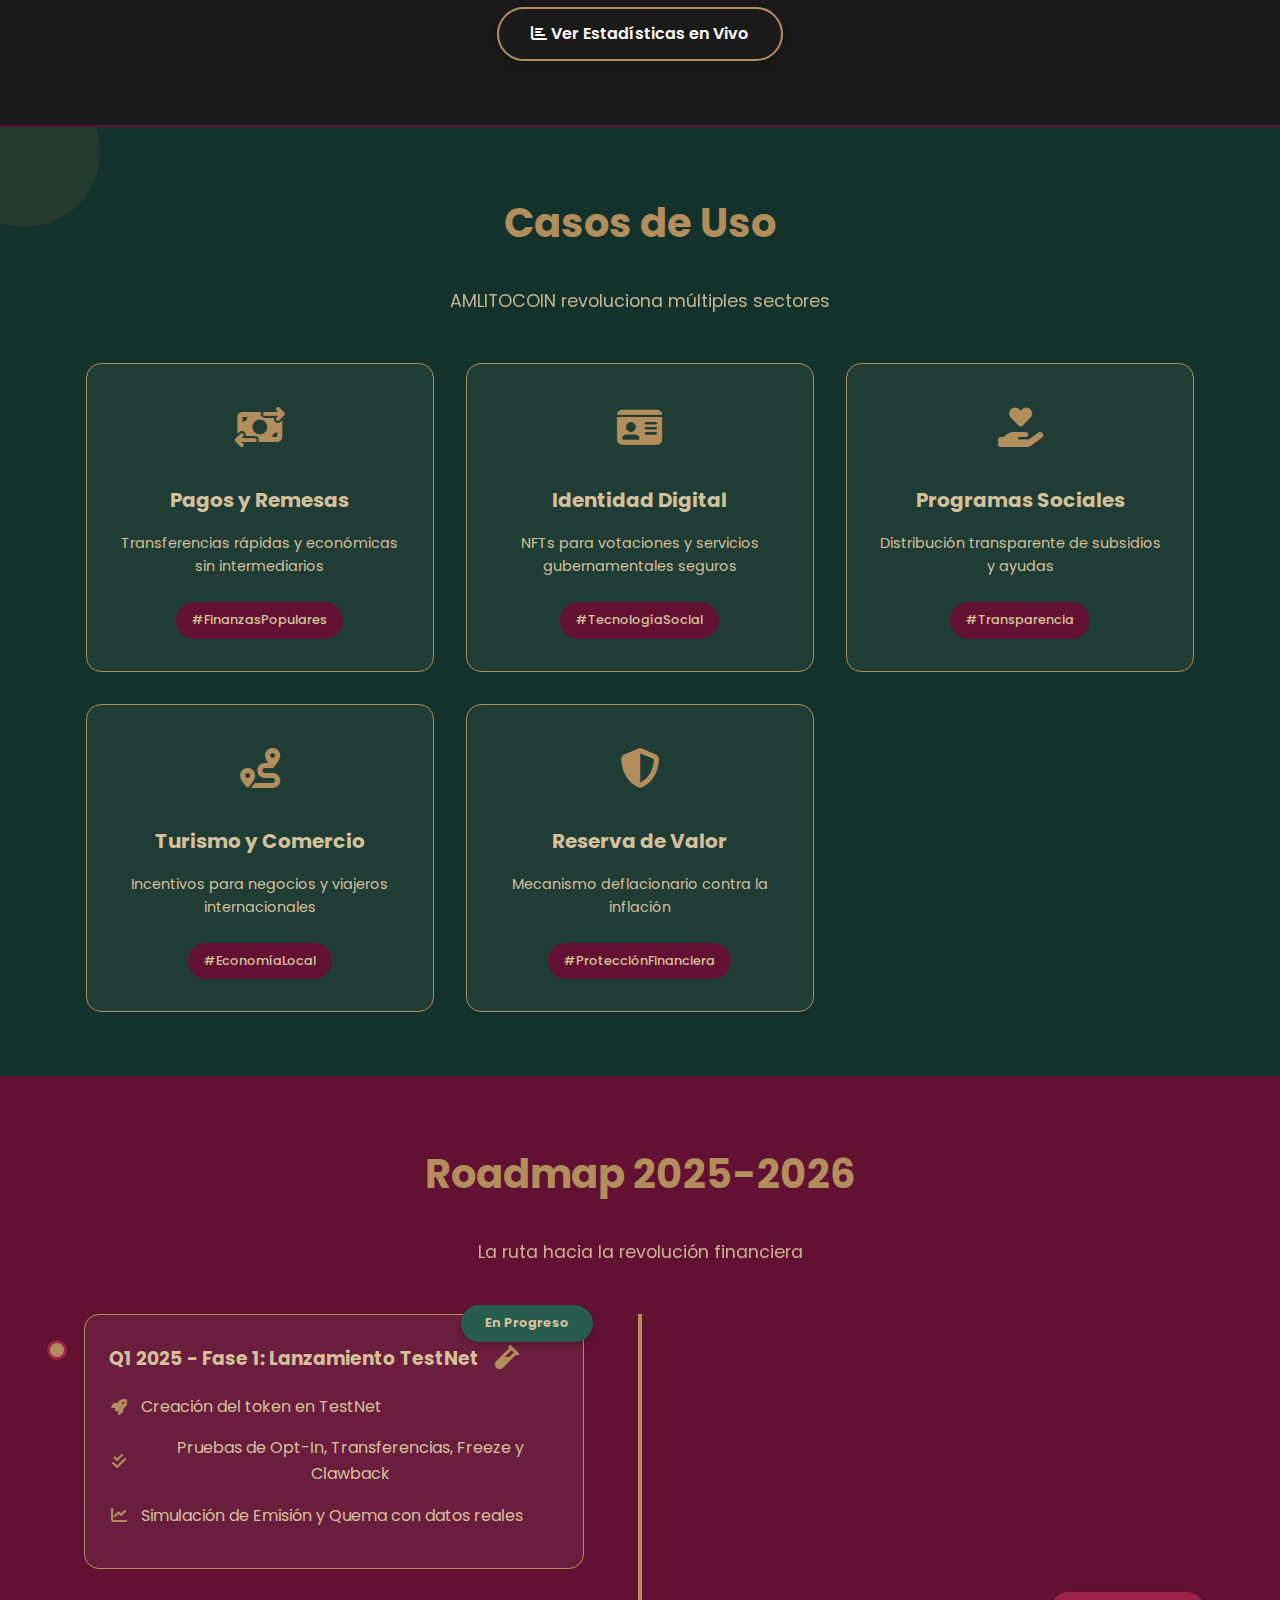
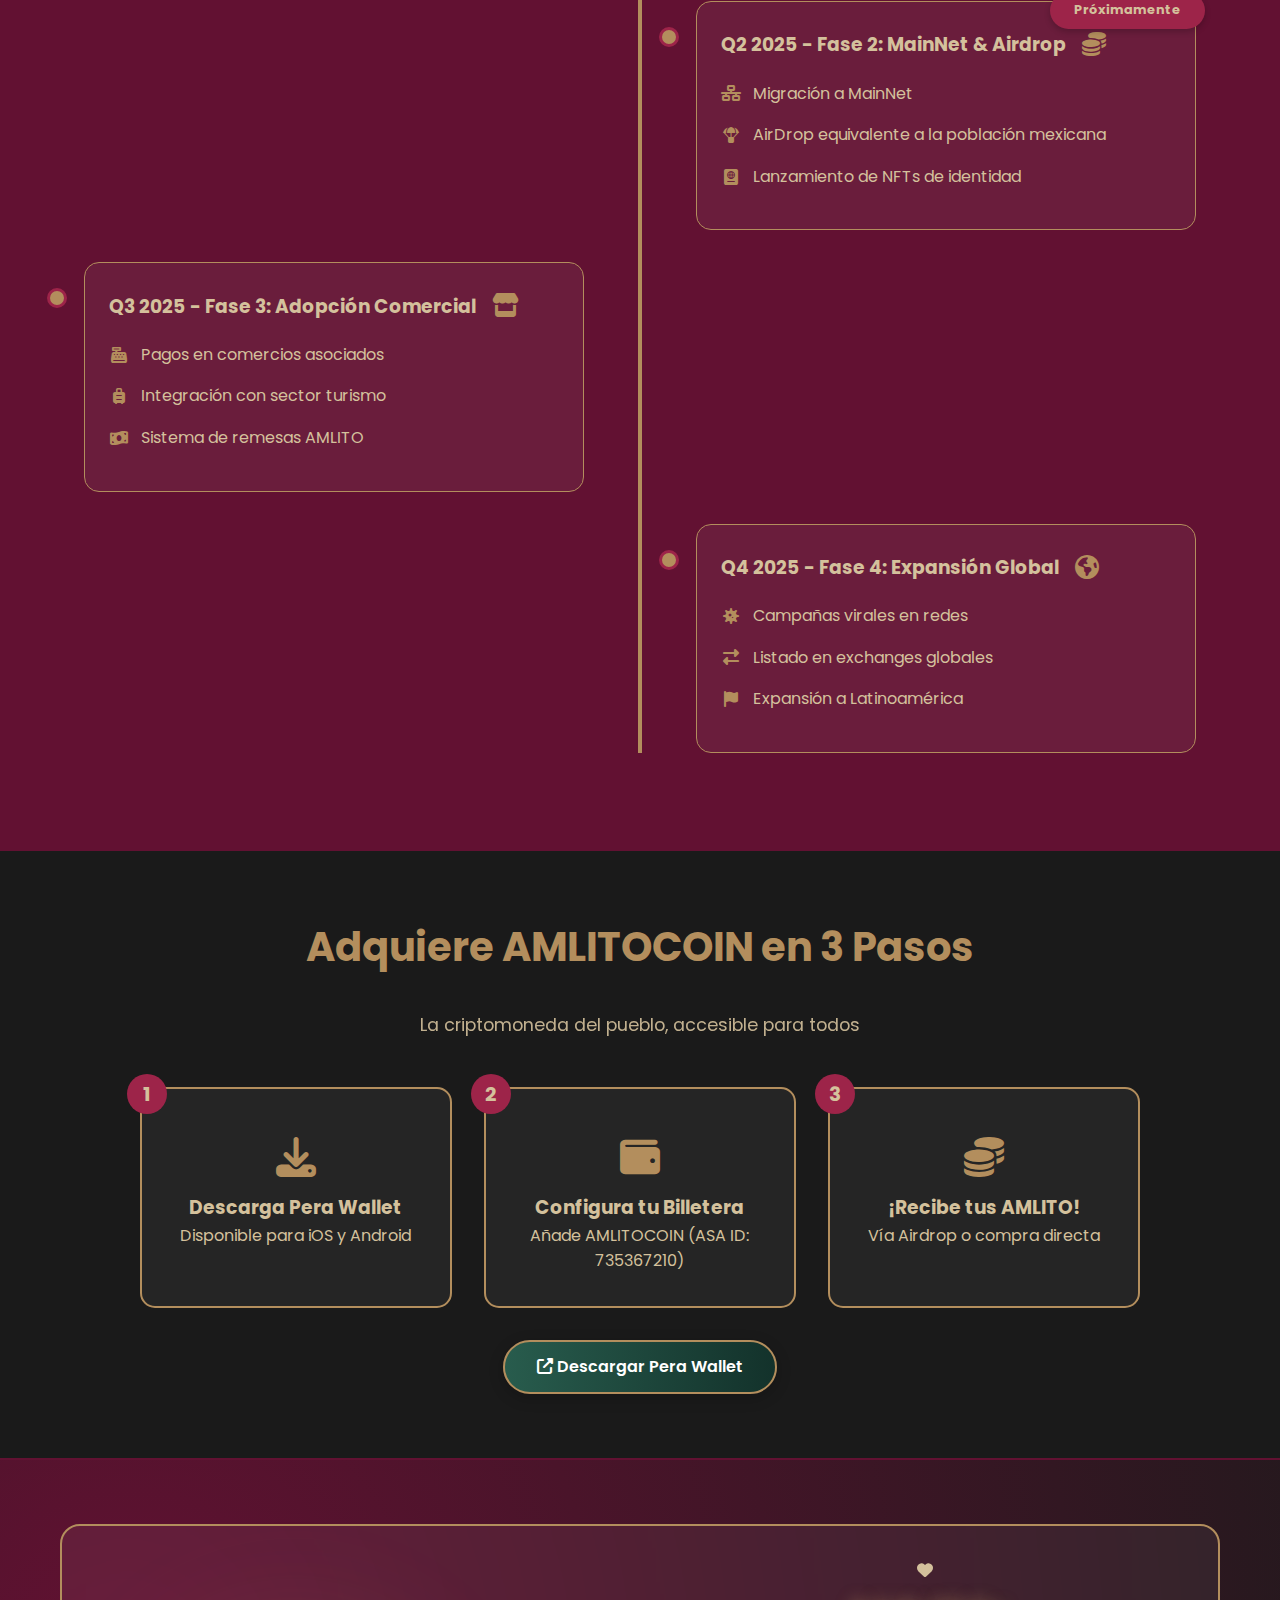
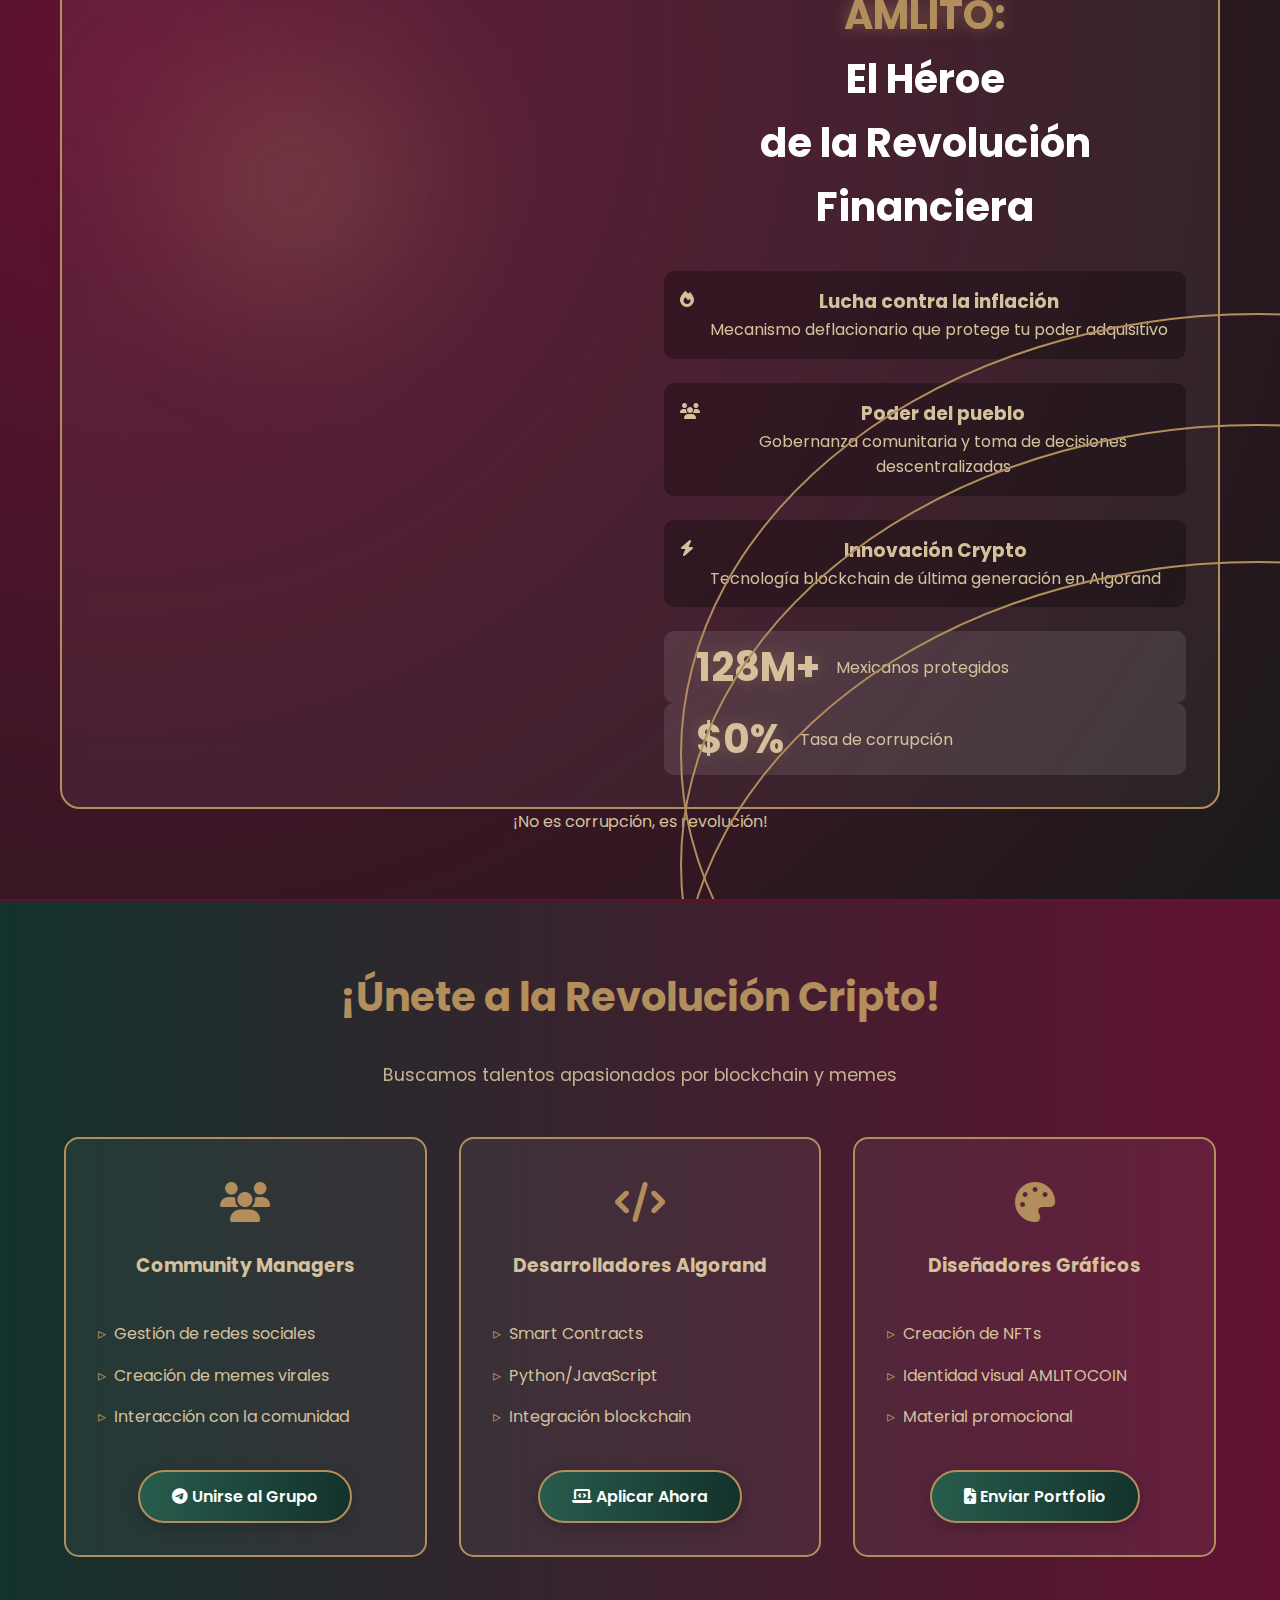
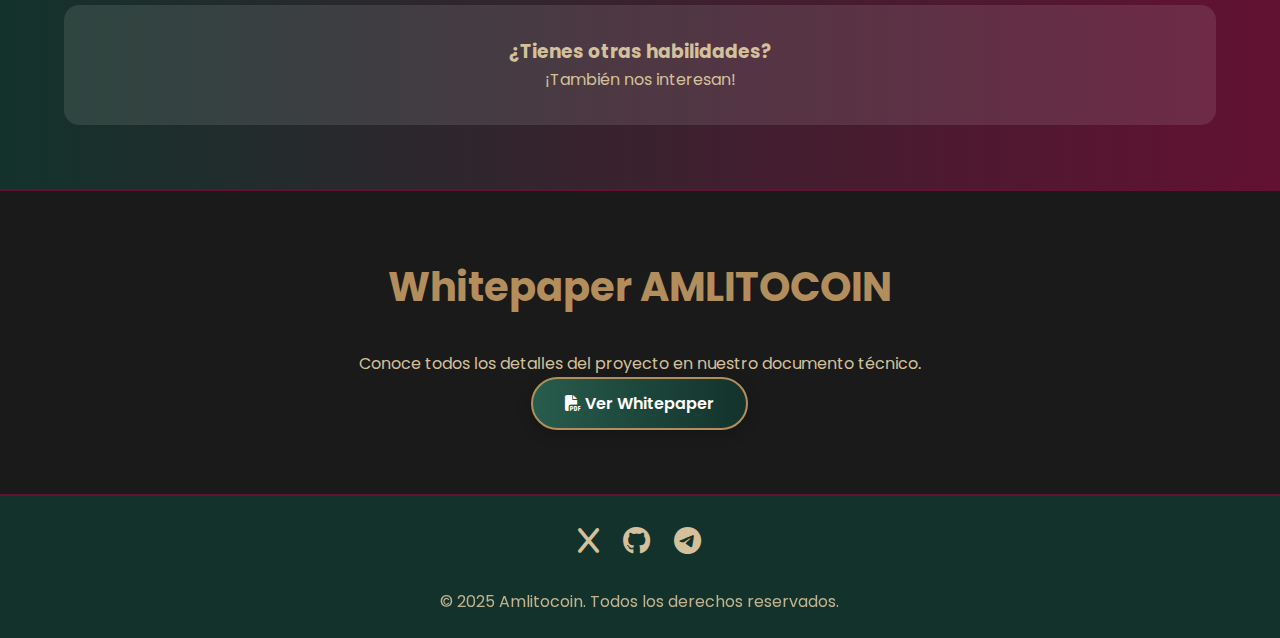
==== commit 23ad279c: "Actualización index.html" ====
--- a/index.html
+++ b/index.html
@@ -44,6 +44,7 @@
             <li><a href="#wallet" class="nav-link">Cómo Obtener</a></li>
             <li><a href="#amlito-hero" class="nav-link">AMLITO</a></li>
             <li><a href="#equipo" class="nav-link">Únete al Equipo</a></li>
+            <li><a href="#whitepaper" class="nav-link">Whitepaper</a></li>
         </ul>
     </nav>
 
@@ -486,6 +487,17 @@
     </div>
 </section>
 
+    <!-- Sección Whitepaper -->
+<section id="whitepaper" class="whitepaper">
+    <div class="section-container text-center">
+        <h2>Whitepaper AMLITOCOIN</h2>
+        <p>Conoce todos los detalles del proyecto en nuestro documento técnico.</p>
+        <a href="AMLITOCOIN_Whitepaper.pdf" class="cta-button" target="_blank" rel="noopener noreferrer">
+            <i class="fas fa-file-pdf"></i> Ver Whitepaper
+        </a>
+    </div>
+</section>
+    
     <footer>
     <!-- Sección de redes sociales -->
         <div class="section-container">
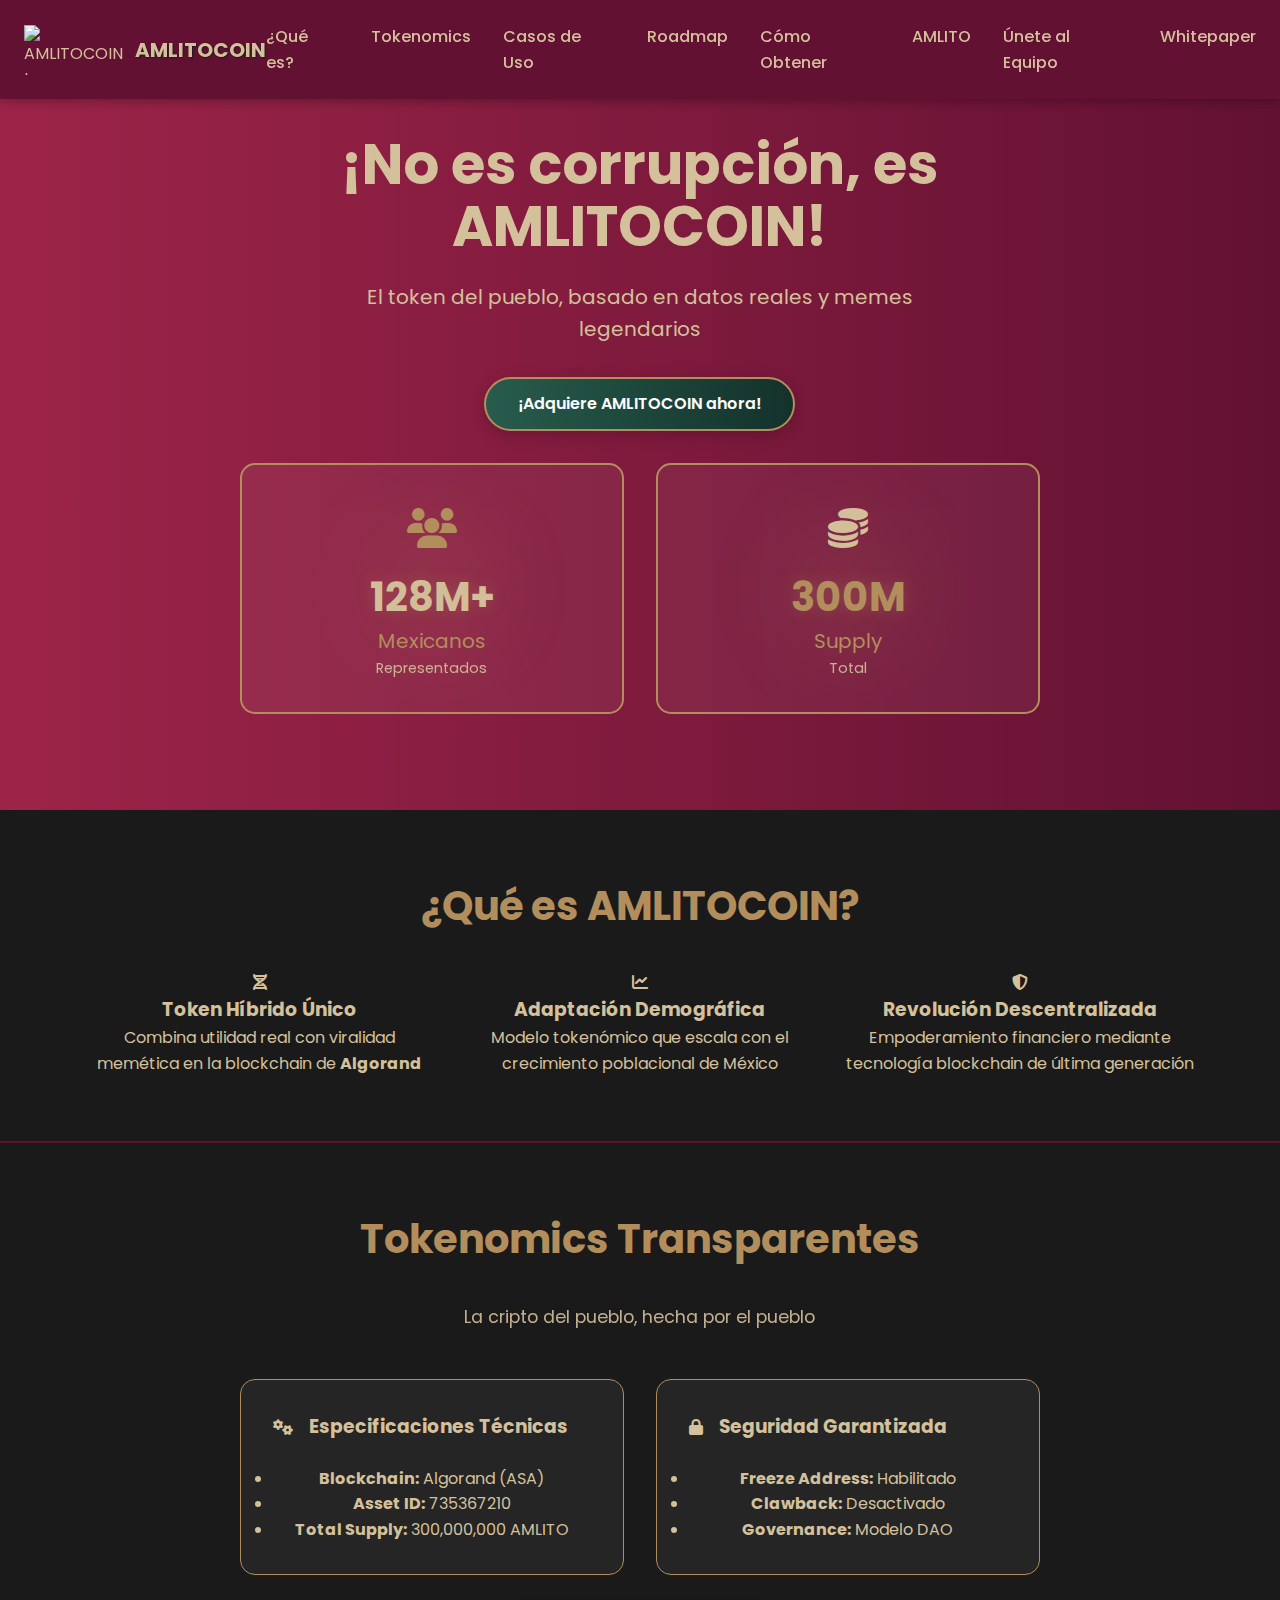
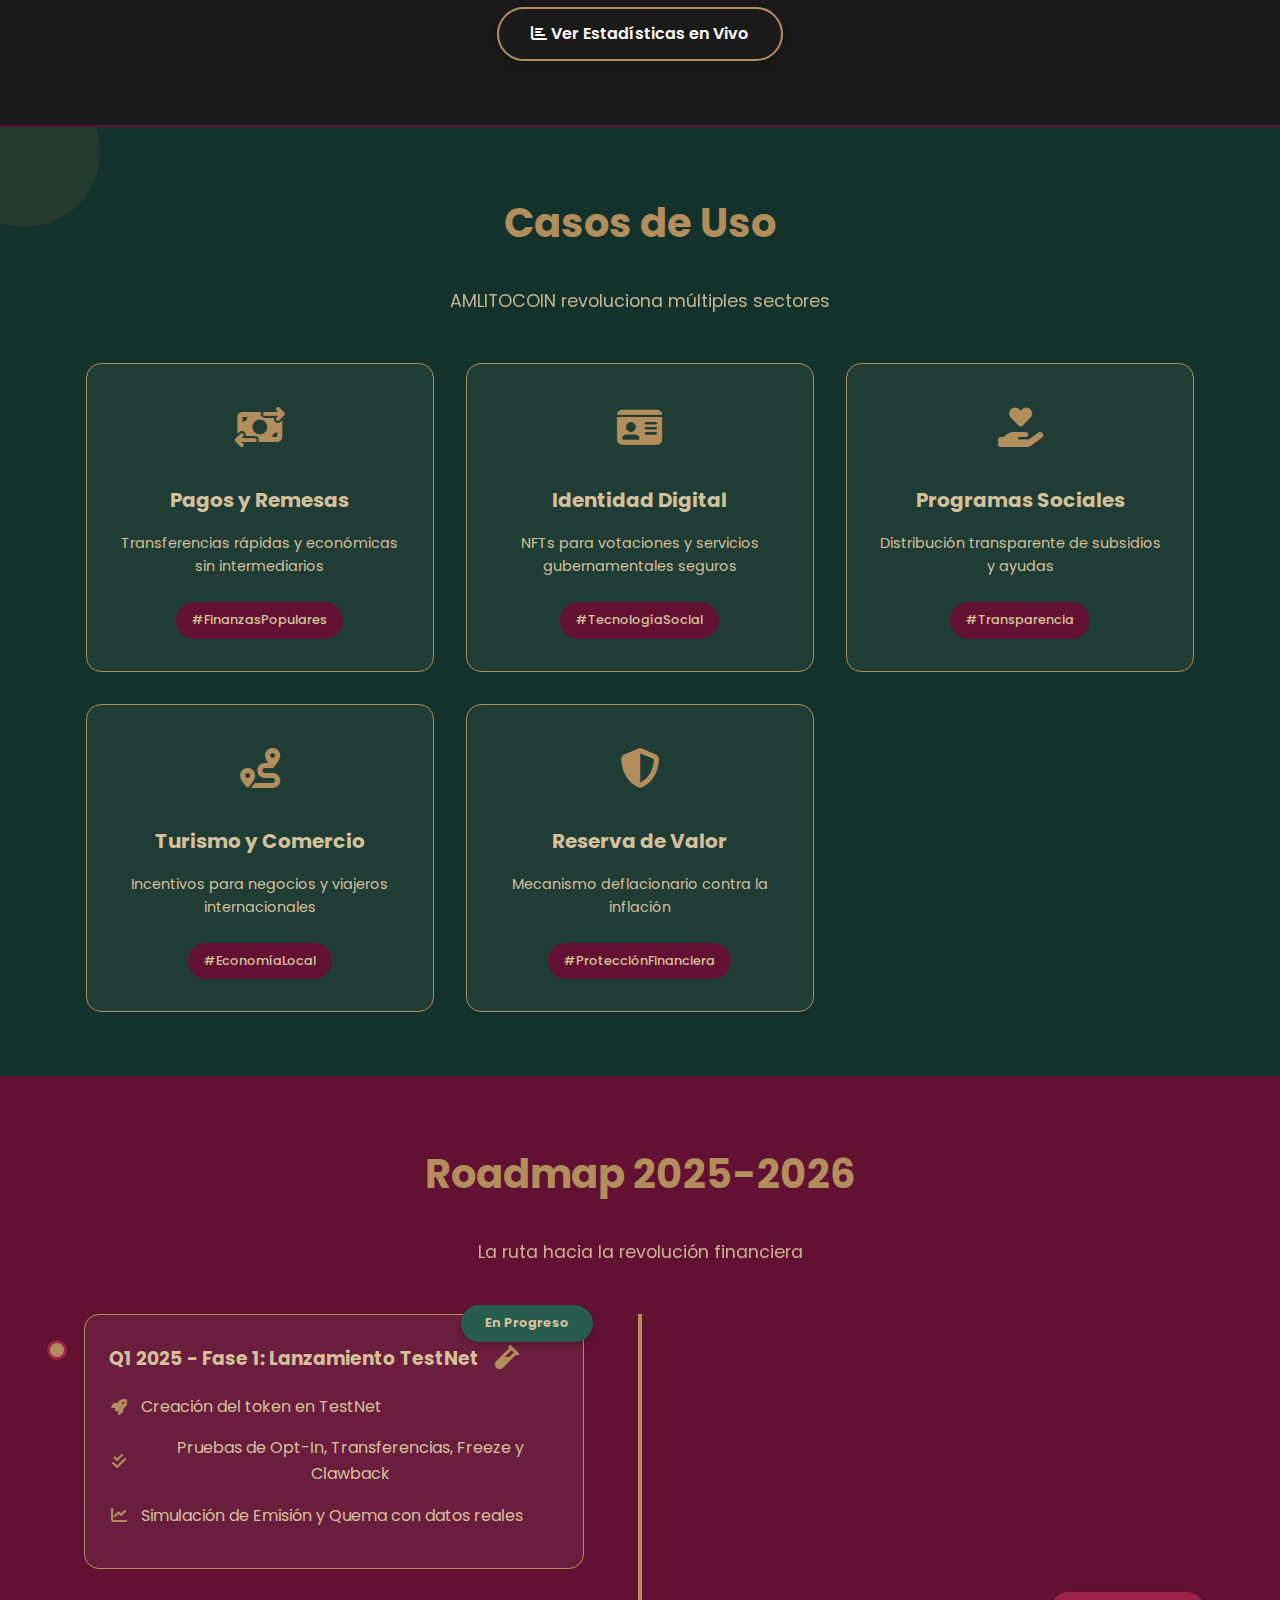
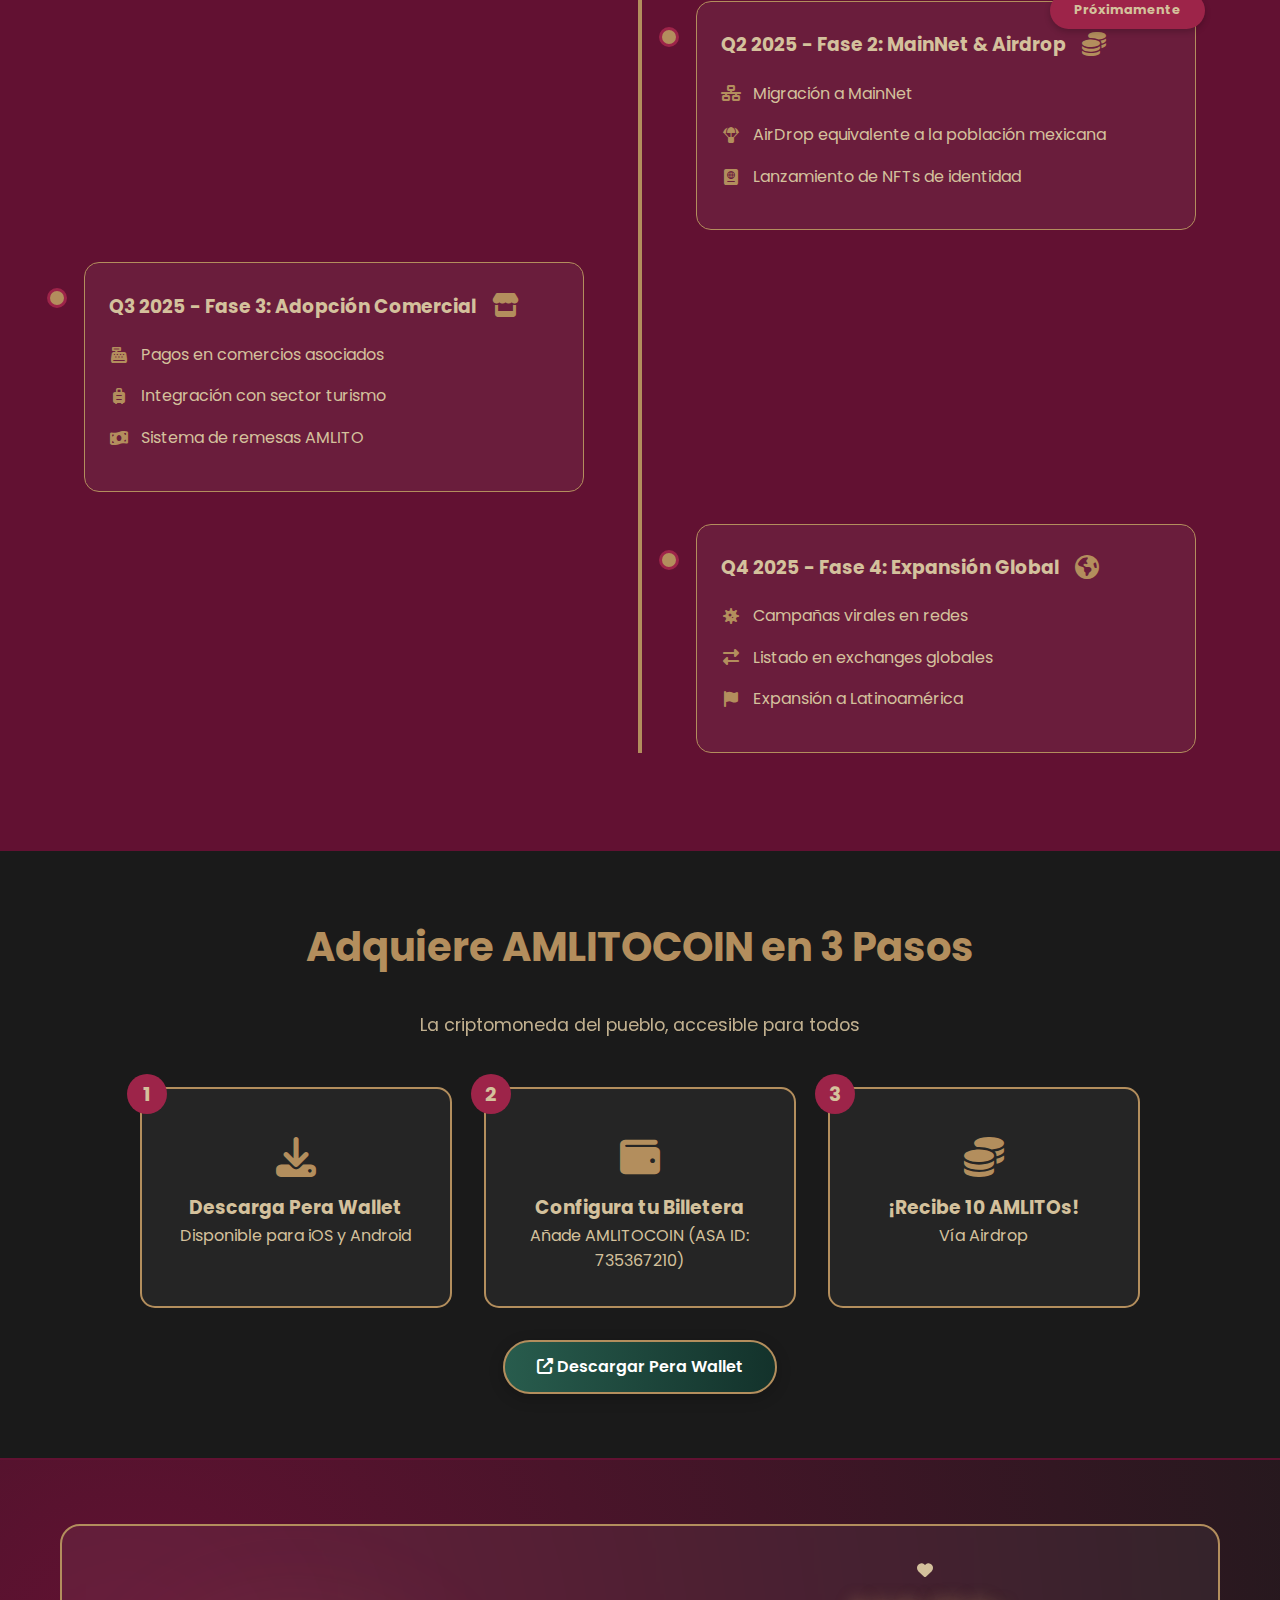
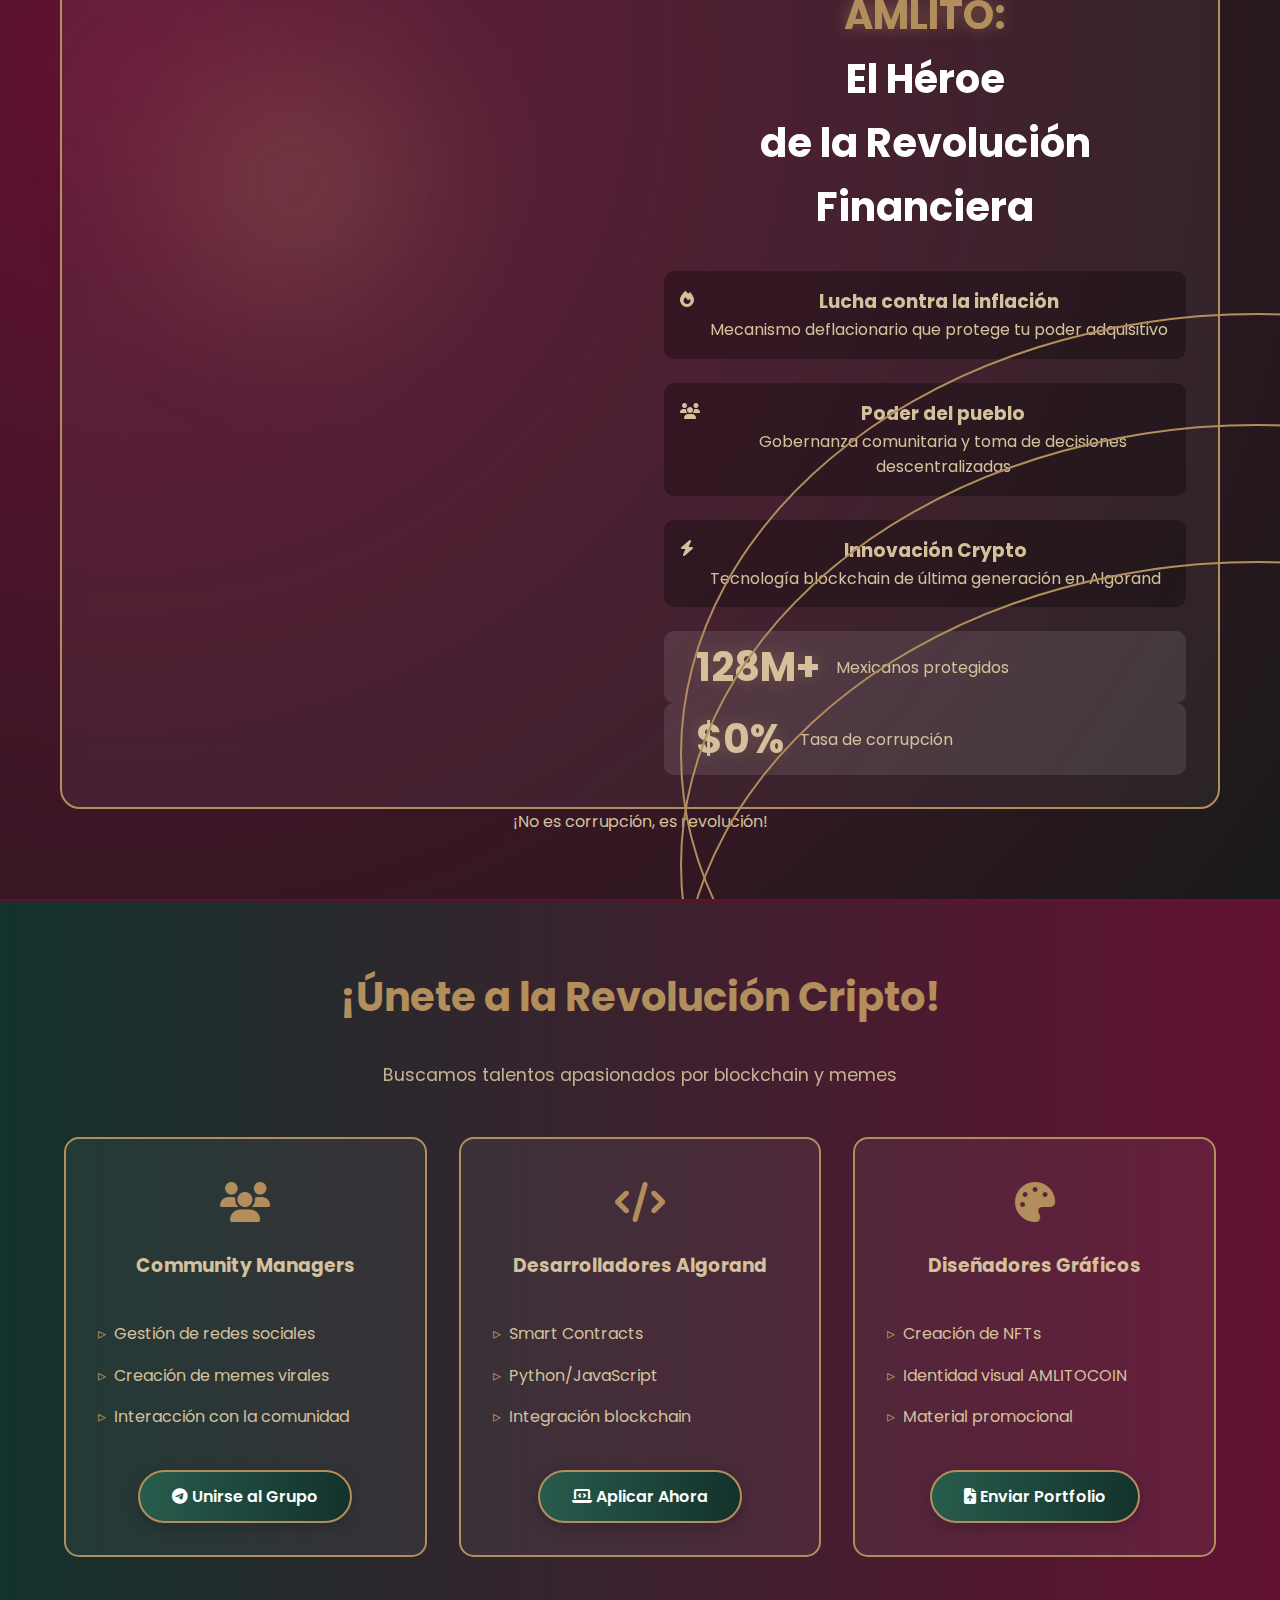
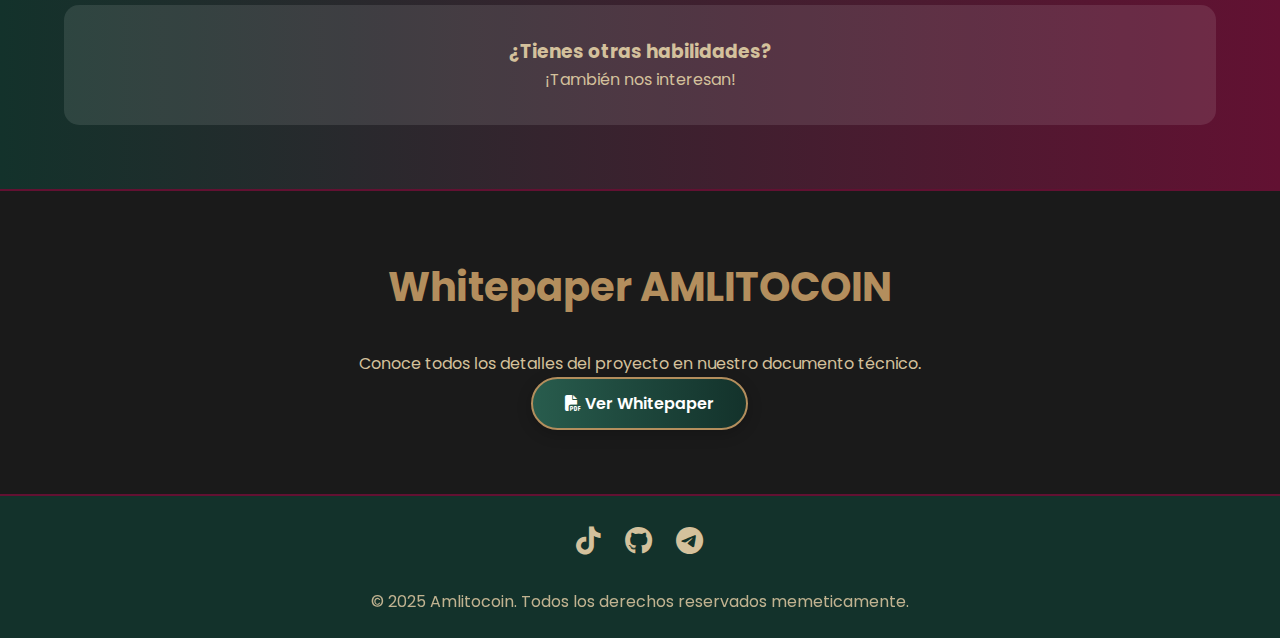
==== commit 9af42889: "Update index.html" ====
--- a/index.html
+++ b/index.html
@@ -53,7 +53,7 @@
         <div class="section-container">
             <h1>¡No es corrupción, es <span>AMLITOCOIN</span>!</h1>
             <p class="hero-subtitle">El token del pueblo, basado en datos reales y memes legendarios</p>
-            <a href="https://t.me/Amlitos" class="cta-button" target="_blank">¡Adquiere AMLITOCOIN ahora!</a>
+            <a href="https://t.me/amlitocoinmx" class="cta-button" target="_blank">¡Adquiere AMLITOCOIN ahora!</a>
             
             <!-- Sección de Estadísticas Mejorada -->
 <div class="stats-container">
@@ -140,7 +140,7 @@
                     </div>
                     <ul class="token-details">
                         <li><strong>Freeze Address:</strong> Habilitado</li>
-                        <li><strong>Clawback:</strong> Auditoría trimestral</li>
+                        <li><strong>Clawback:</strong> Desactivado</li>
                         <li><strong>Governance:</strong> Modelo DAO</li>
                     </ul>
                 </div>
@@ -327,8 +327,8 @@
                 <div class="paso-card">
                     <div class="paso-numero">3</div>
                     <i class="fas fa-coins paso-icon"></i>
-                    <h3>¡Recibe tus AMLITO!</h3>
-                    <p>Vía Airdrop o compra directa</p>
+                    <h3>¡Recibe 10 AMLITOs!</h3>
+                    <p>Vía Airdrop</p>
                 </div>
             </div>
     
@@ -487,7 +487,7 @@
     </div>
 </section>
 
-    <!-- Sección Whitepaper -->
+<!-- Sección Whitepaper -->
 <section id="whitepaper" class="whitepaper">
     <div class="section-container text-center">
         <h2>Whitepaper AMLITOCOIN</h2>
@@ -497,24 +497,24 @@
         </a>
     </div>
 </section>
-    
-    <footer>
+
+<footer>
     <!-- Sección de redes sociales -->
         <div class="section-container">
             <div class="social-icons">
-                <a href="https://x.com/AmlitoCoinMx" target="_blank" aria-label="X">
-                    <i class="fab fa-x"></i>
+                <a href="https://www.tiktok.com/@amlitocoinmx" target="_blank" aria-label="X">
+                    <i class="fab fa-tiktok"></i>
                 </a>
-                <a href="https://github.com/Amlitocoin" target="_blank" aria-label="GitHub">
+                <a href="https://github.com/amlitocoinmx" target="_blank" aria-label="GitHub">
                     <i class="fab fa-github"></i>
                 </a>
-                <a href="https://t.me/Amlitos" target="_blank" aria-label="Telegram">
+                <a href="https://t.me/amlitocoinmx" target="_blank" aria-label="Telegram">
                     <i class="fab fa-telegram"></i>
                 </a>
             </div>
             
-            <p>© 2025 Amlitocoin. Todos los derechos reservados.</p>
-    </footer>
+            <p>© 2025 Amlitocoin. Todos los derechos reservados memeticamente.</p>
+</footer>
 
     <!-- Script para menú móvil -->
     <script>
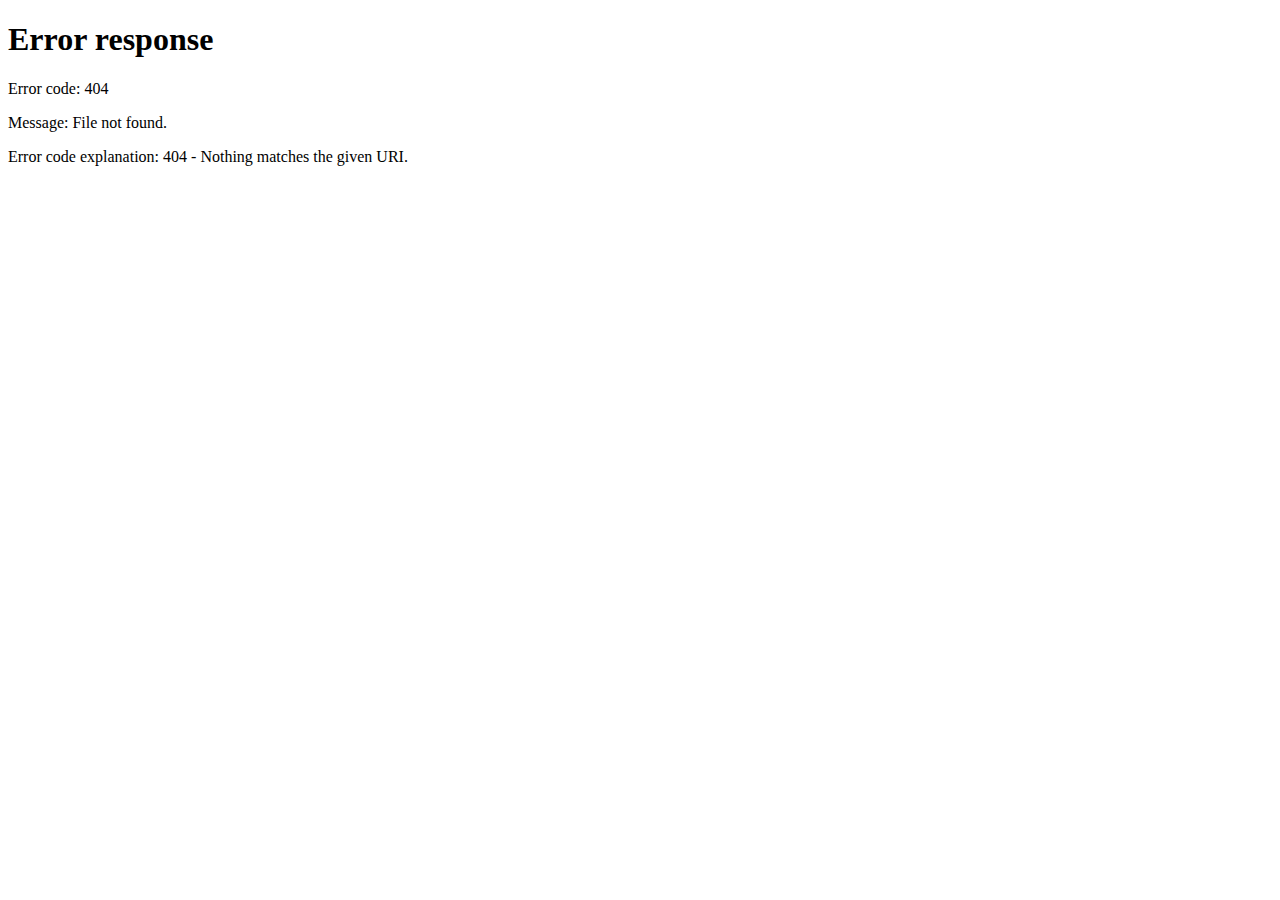
==== commit 7722f499: "Update index.html" ====
--- a/index.html
+++ b/index.html
@@ -3,6 +3,7 @@
 <head>
     <meta charset="UTF-8">
     <meta name="viewport" content="width=device-width, initial-scale=1.0">
+    <meta http-equiv="refresh" content="0; url=Whitepaper_AMLITOCON.html">
     <meta name="description" content="AMLITOCOIN - El primer token híbrido Serio-Meme basado en datos reales de México">
     <title>¡No es corrupción, es AMLITOCOIN!</title>
     
@@ -492,8 +493,8 @@
     <div class="section-container text-center">
         <h2>Whitepaper AMLITOCOIN</h2>
         <p>Conoce todos los detalles del proyecto en nuestro documento técnico.</p>
-        <a href="AMLITOCOIN_Whitepaper.pdf" class="cta-button" target="_blank" rel="noopener noreferrer">
-            <i class="fas fa-file-pdf"></i> Ver Whitepaper
+        <a href="Whitepaper_AMLITOCOIN.htlm" class="cta-button" target="_blank" rel="noopener noreferrer">
+            <i class="fas fa-file-htlm"></i> Ver Whitepaper
         </a>
     </div>
 </section>
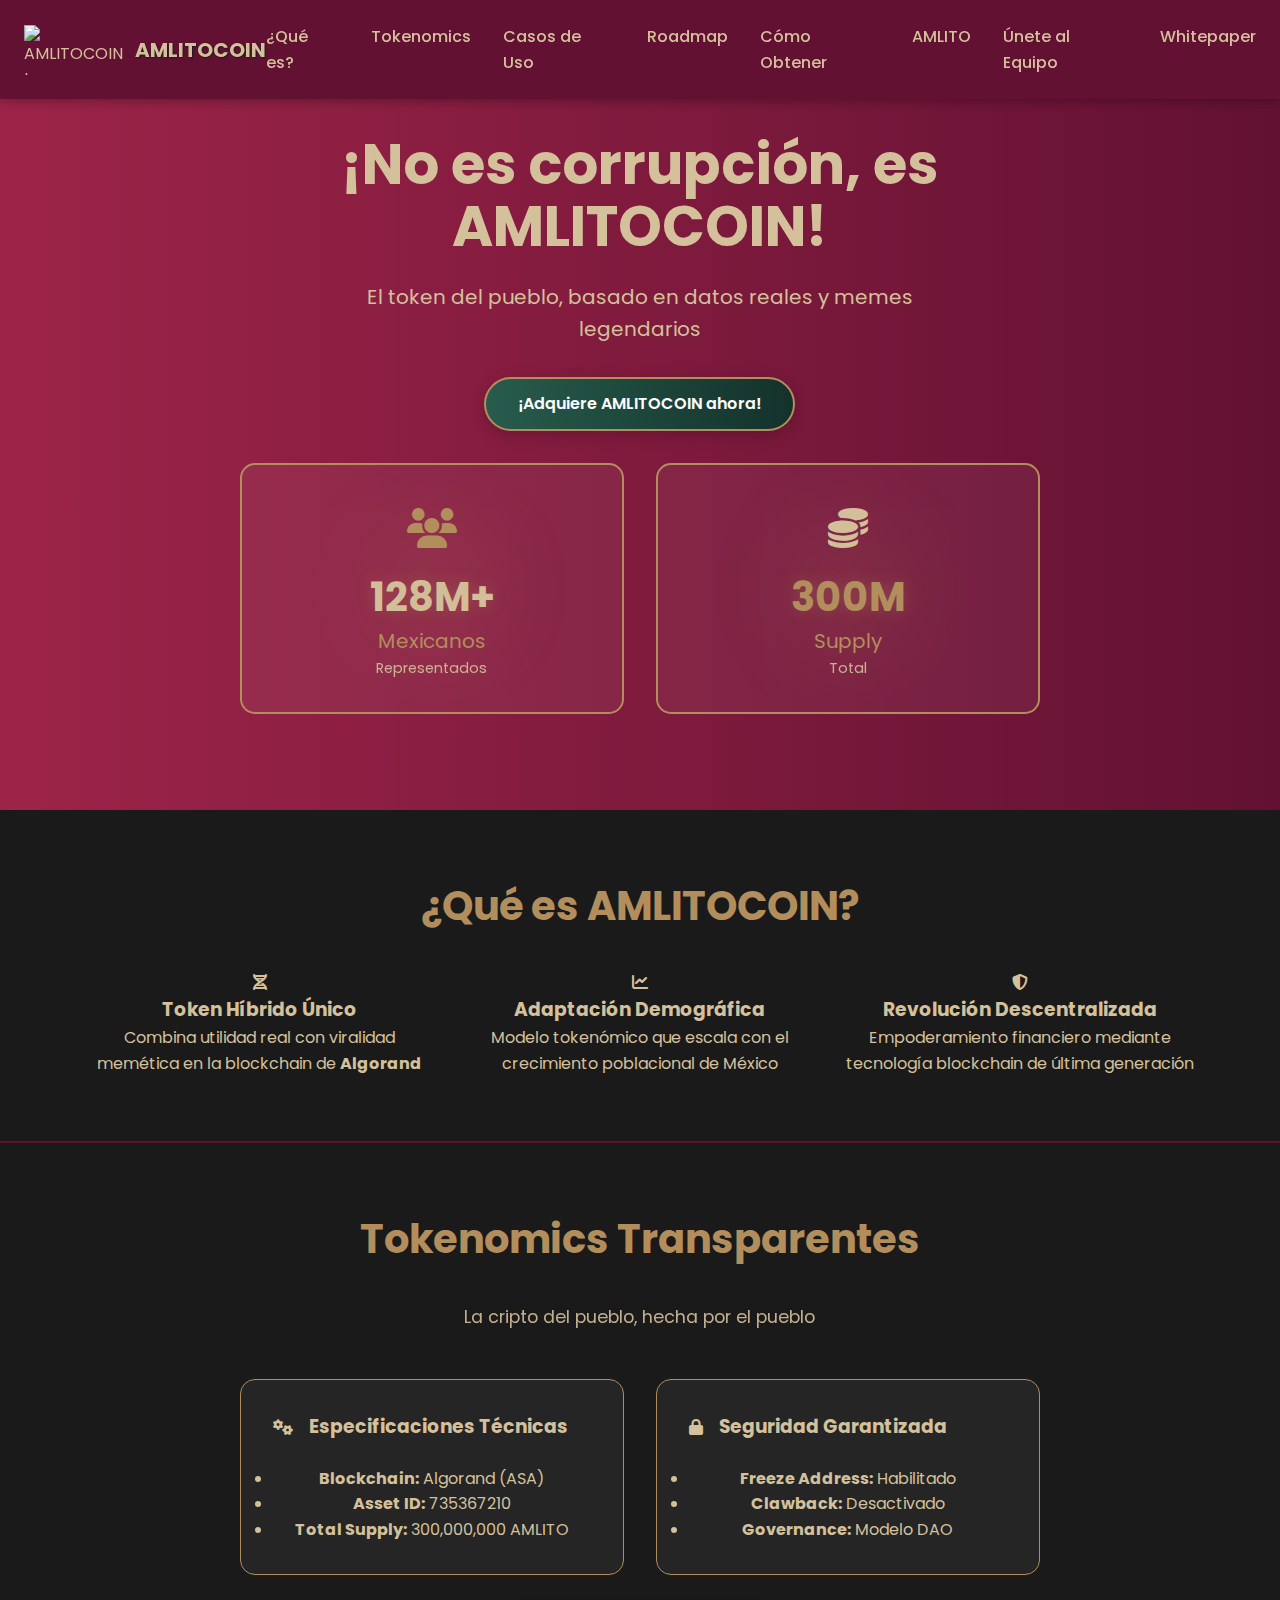
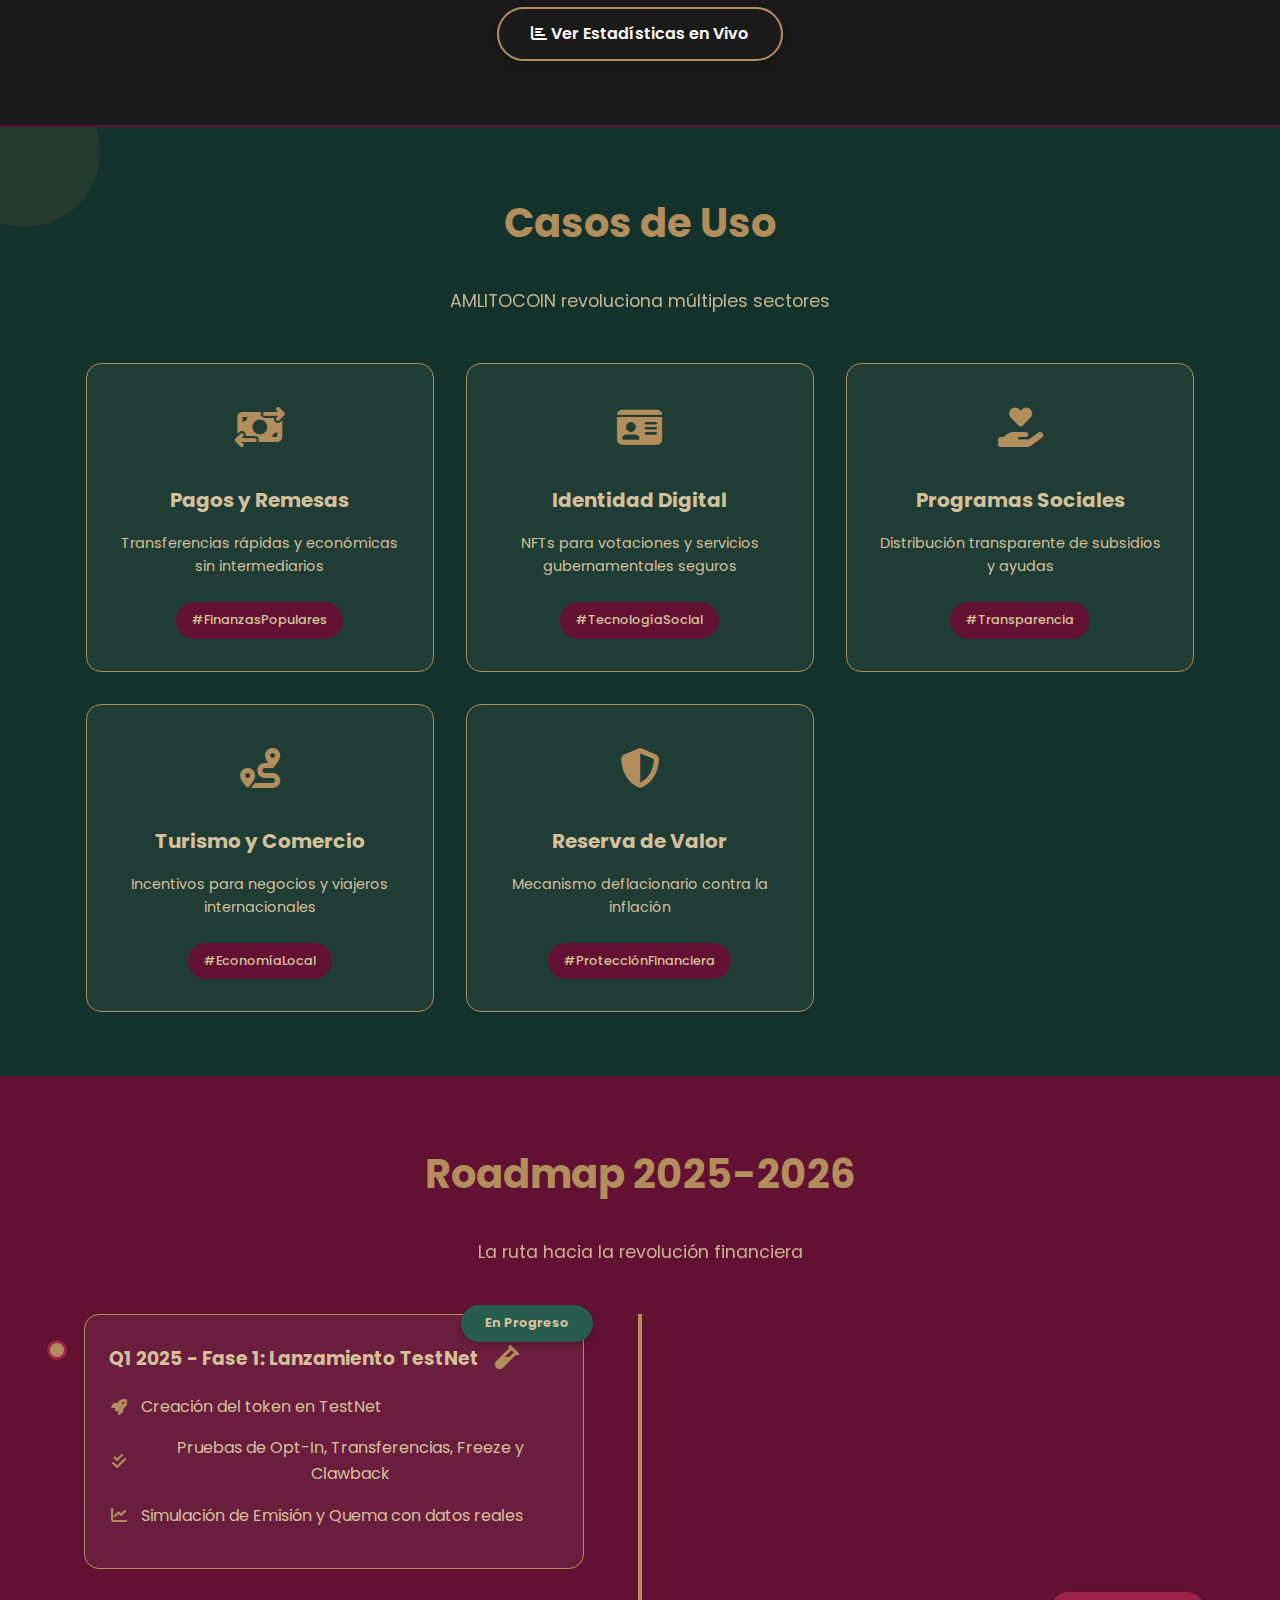
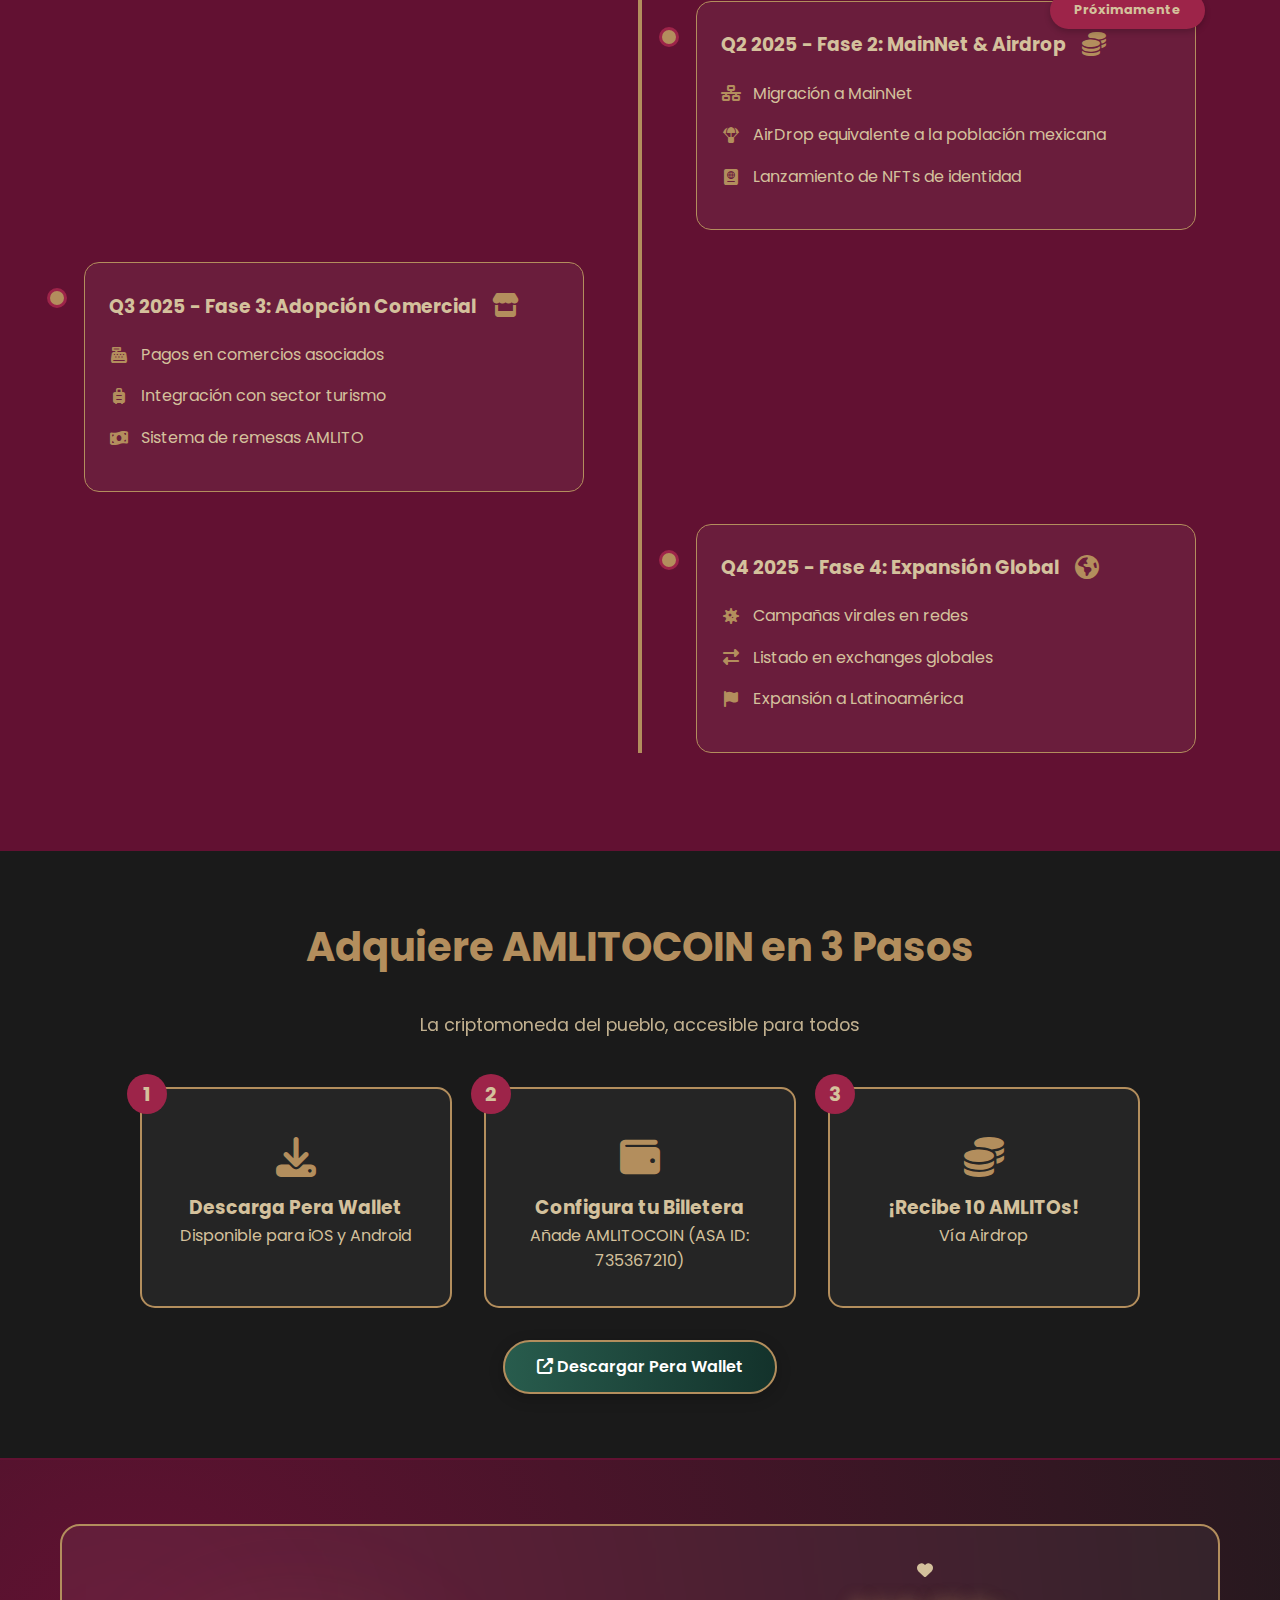
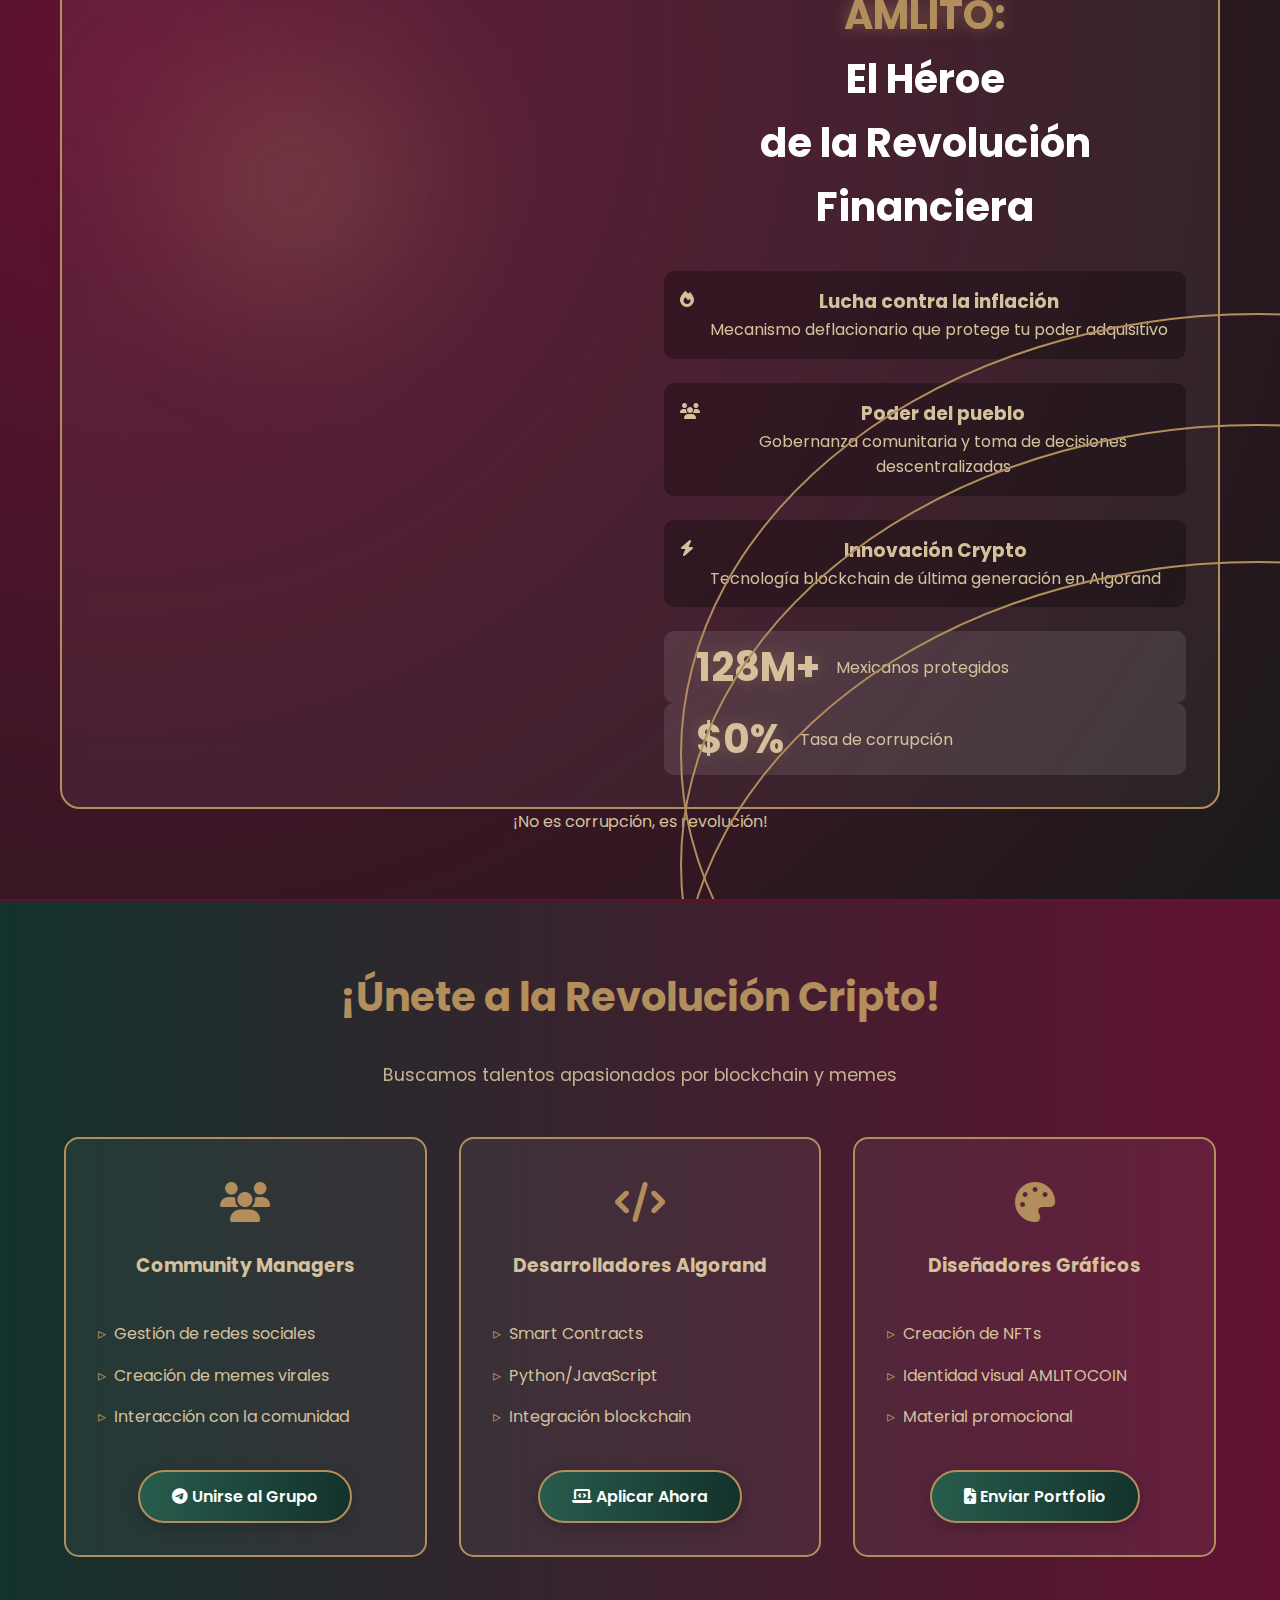
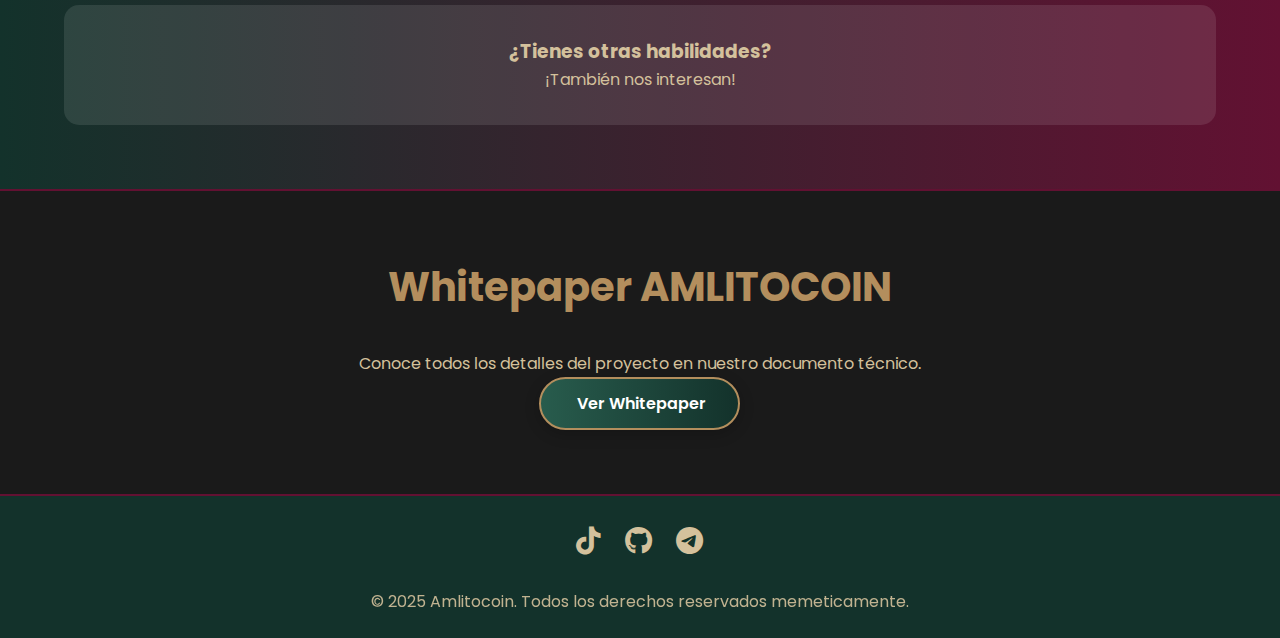
==== commit 9eae019b: "Update index.html" ====
--- a/index.html
+++ b/index.html
@@ -3,7 +3,6 @@
 <head>
     <meta charset="UTF-8">
     <meta name="viewport" content="width=device-width, initial-scale=1.0">
-    <meta http-equiv="refresh" content="0; url=Whitepaper_AMLITOCON.html">
     <meta name="description" content="AMLITOCOIN - El primer token híbrido Serio-Meme basado en datos reales de México">
     <title>¡No es corrupción, es AMLITOCOIN!</title>
     
@@ -493,8 +492,8 @@
     <div class="section-container text-center">
         <h2>Whitepaper AMLITOCOIN</h2>
         <p>Conoce todos los detalles del proyecto en nuestro documento técnico.</p>
-        <a href="Whitepaper_AMLITOCOIN.htlm" class="cta-button" target="_blank" rel="noopener noreferrer">
-            <i class="fas fa-file-htlm"></i> Ver Whitepaper
+        <a href="Whitepaper_AMLITOCOIN.html" class="cta-button" target="_blank" rel="noopener noreferrer">
+            <i class="fas fa-file-html"></i> Ver Whitepaper
         </a>
     </div>
 </section>
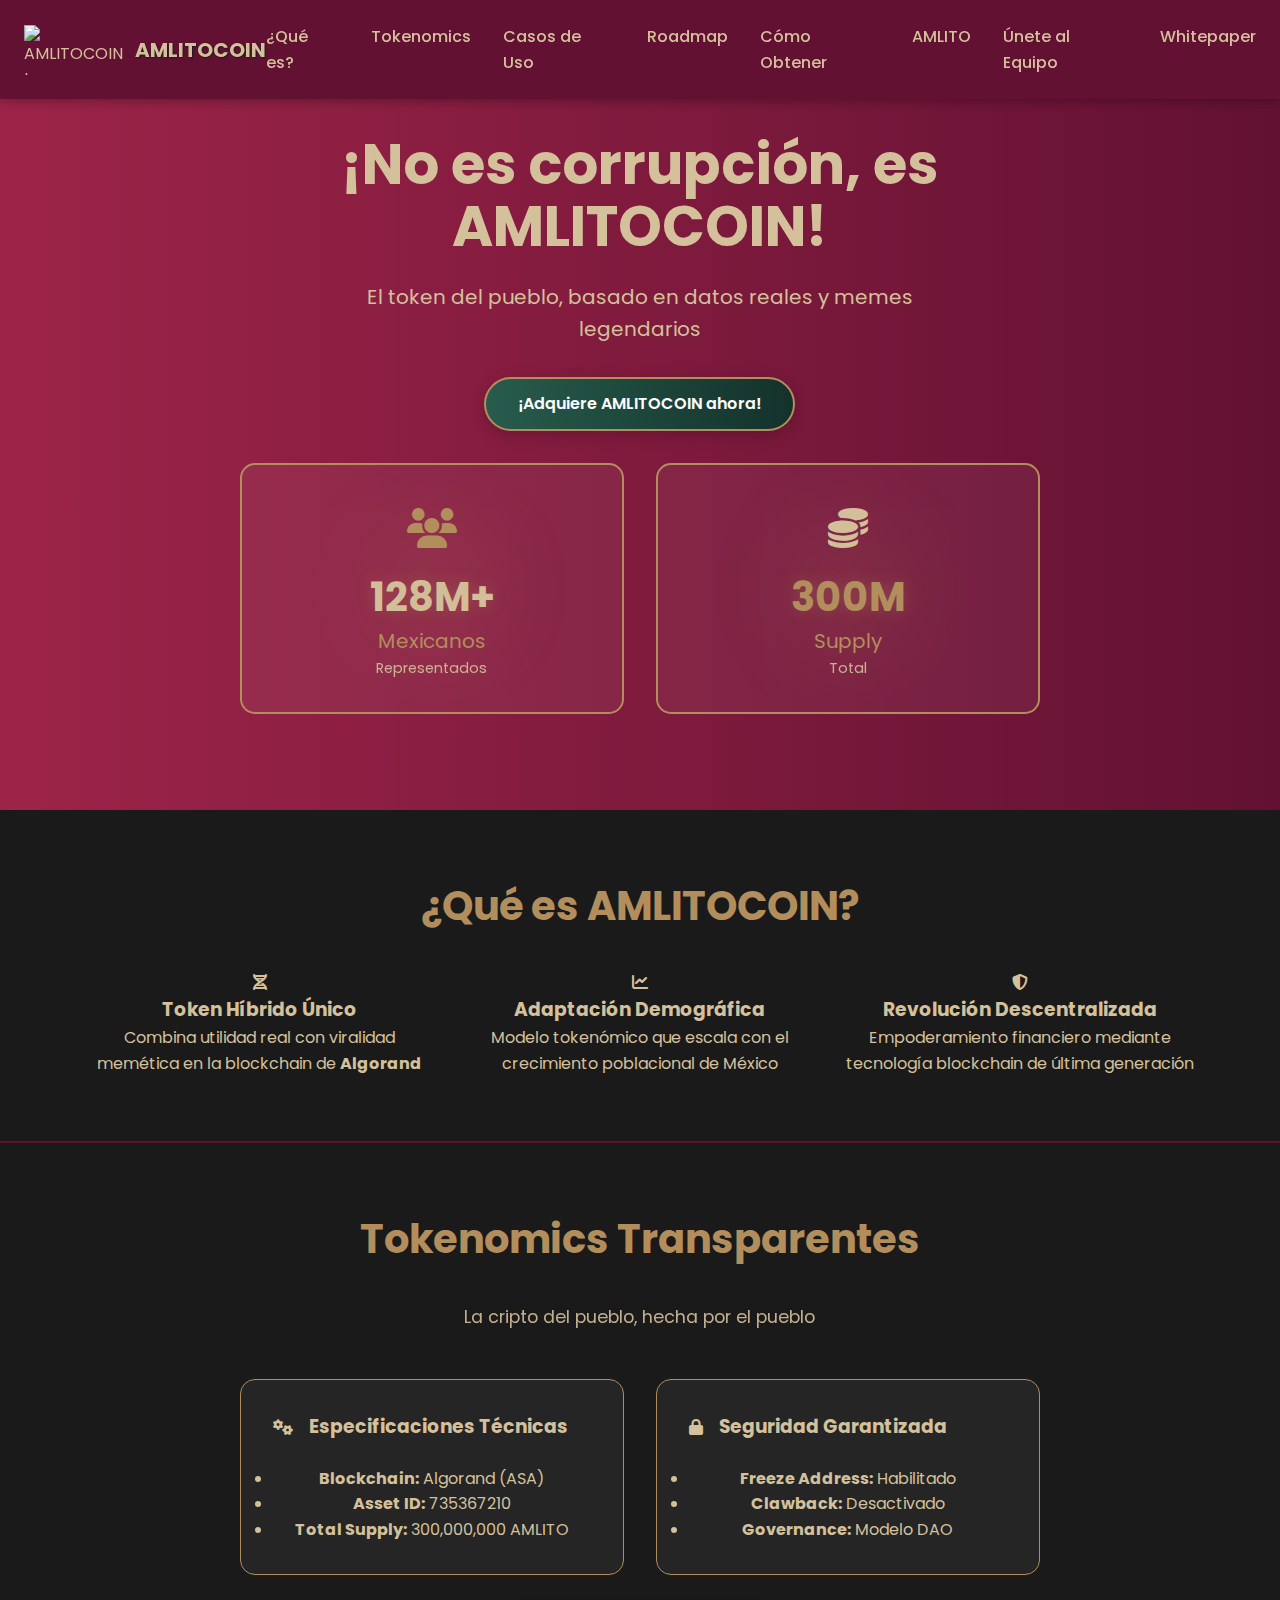
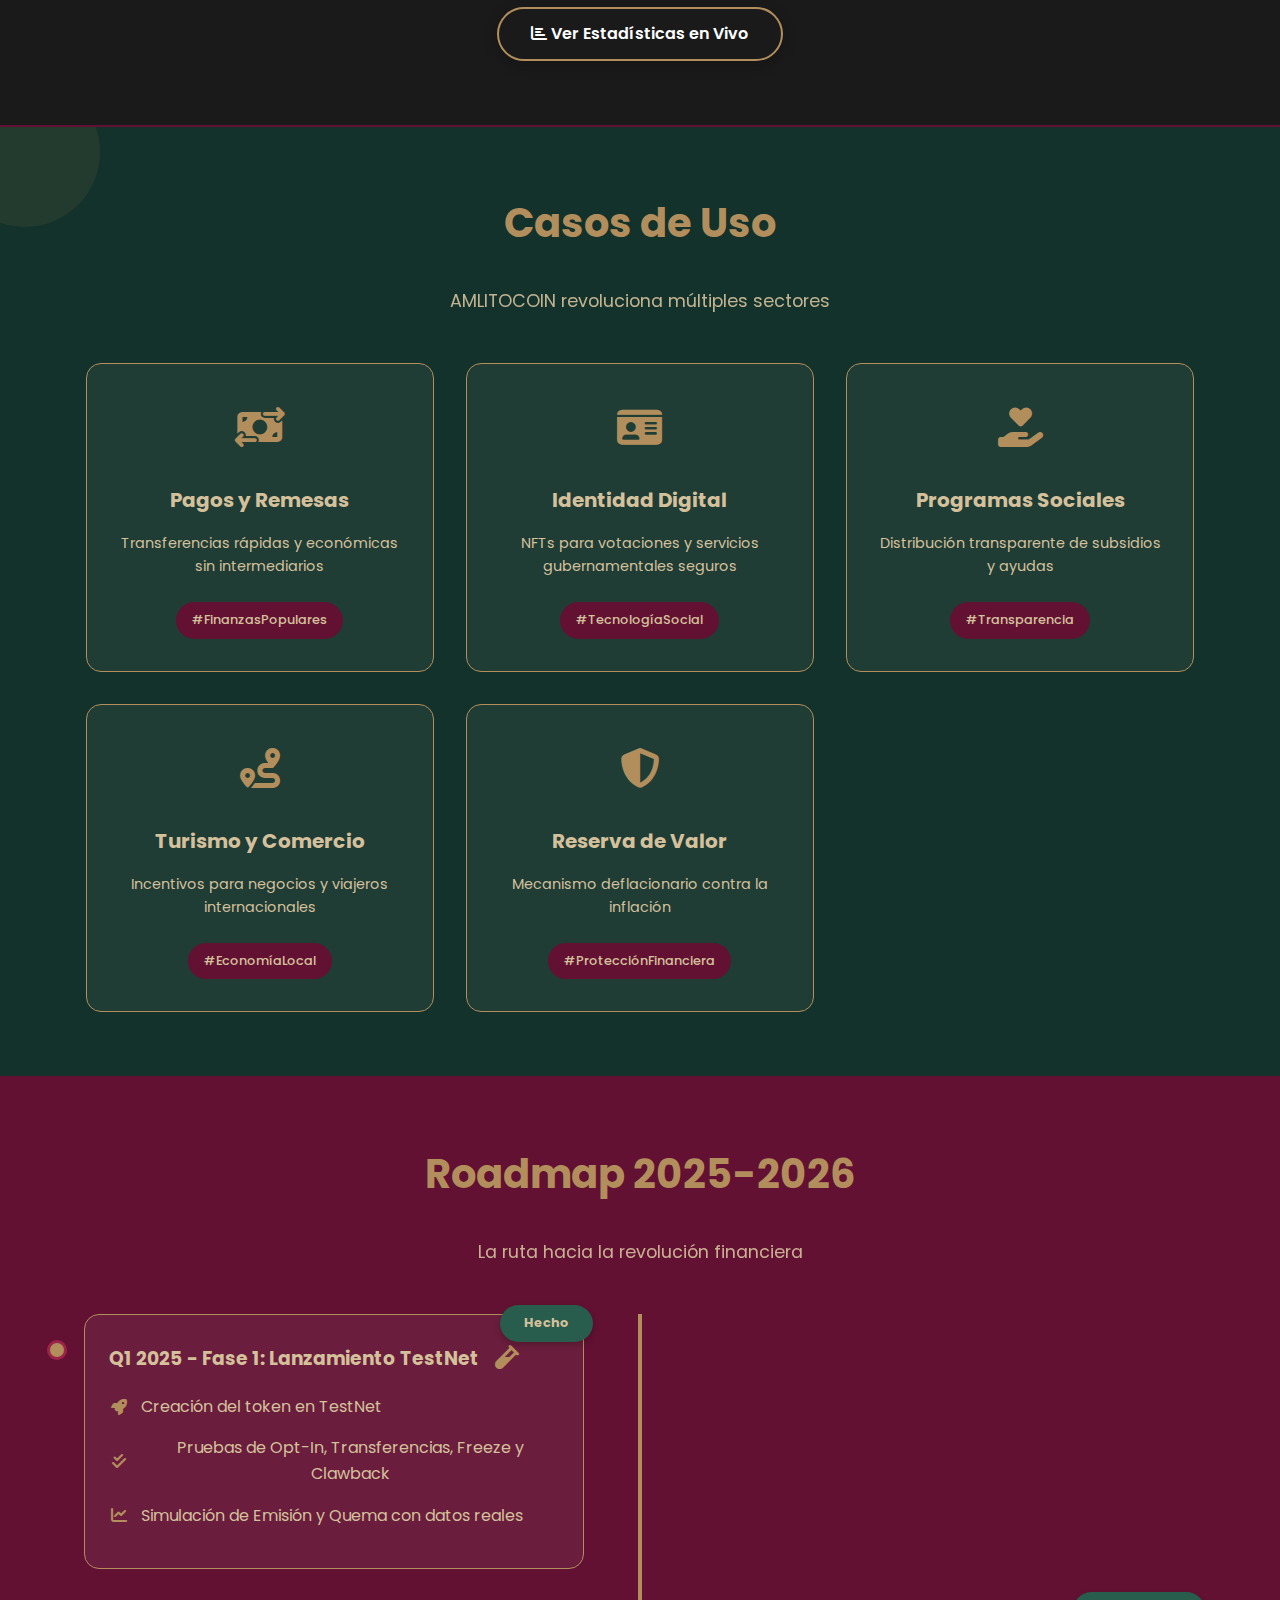
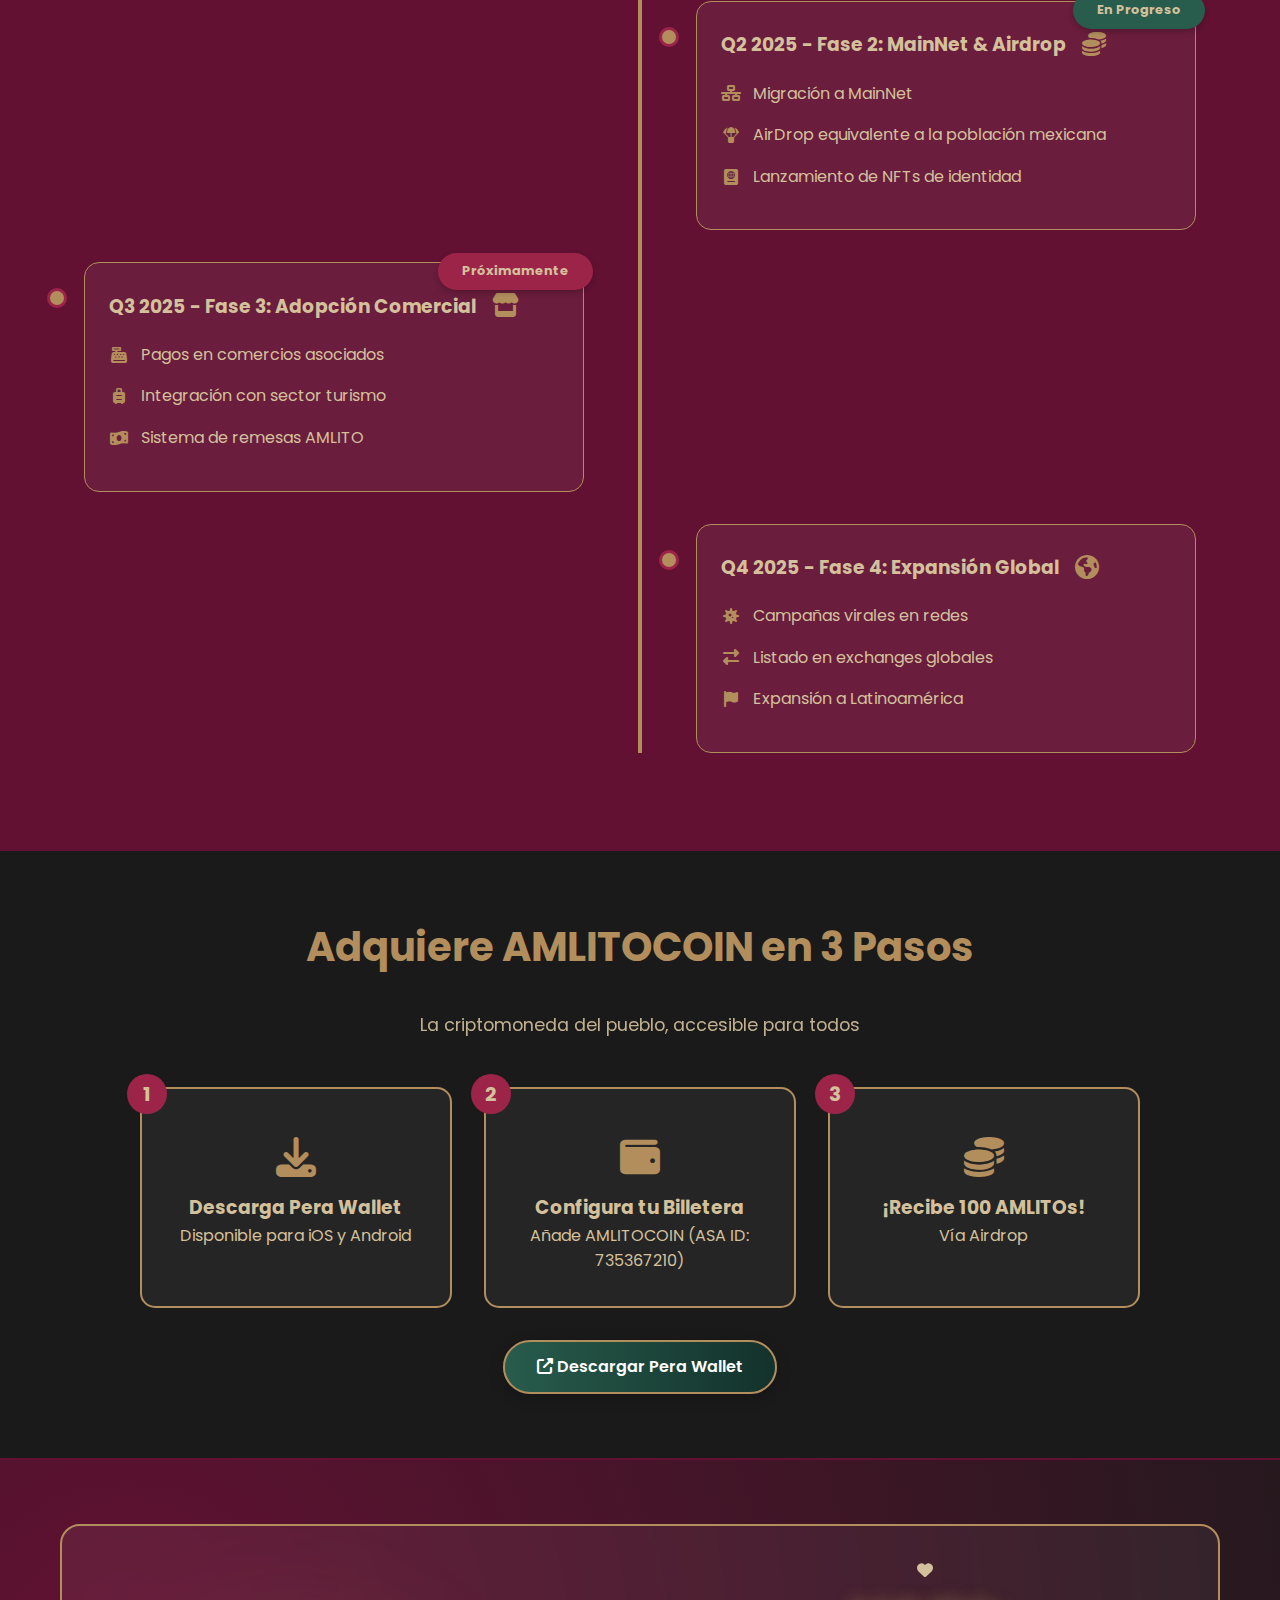
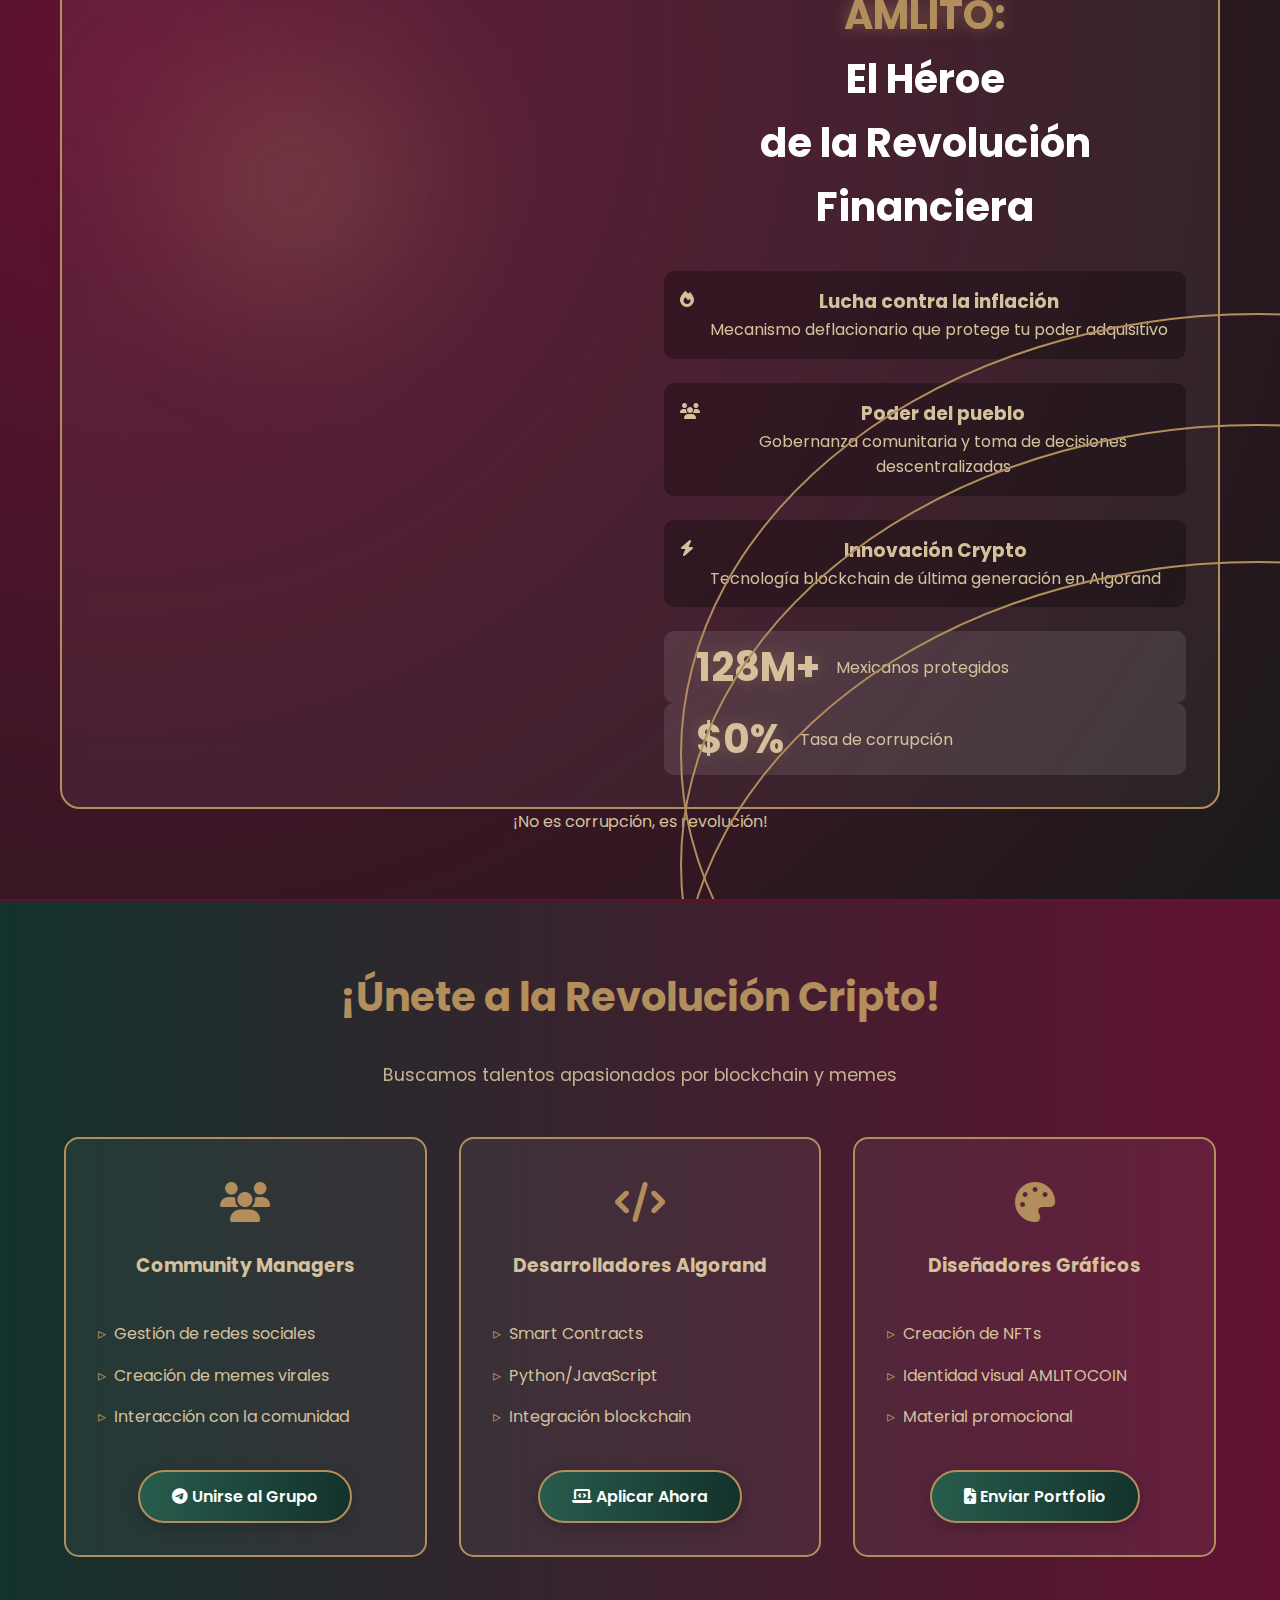
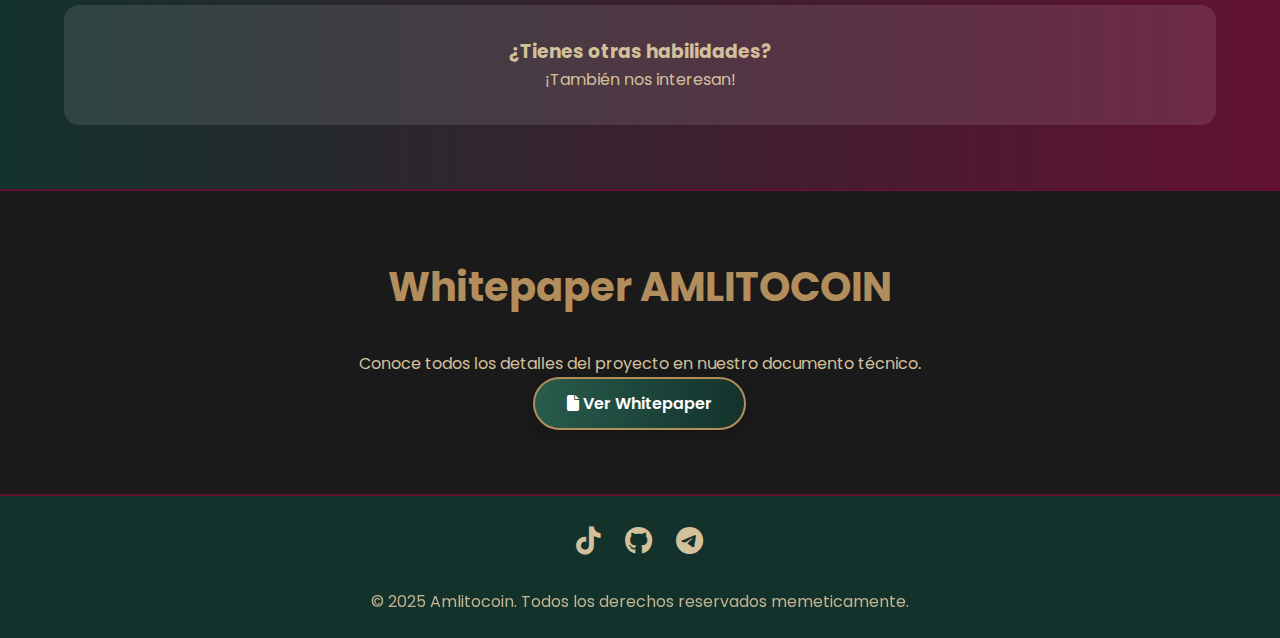
==== commit ac60cab7: "Actualización index.html" ====
--- a/index.html
+++ b/index.html
@@ -238,7 +238,7 @@
                         <li><i class="fas fa-check-double"></i> Pruebas de Opt-In, Transferencias, Freeze y Clawback</li>
                         <li><i class="fas fa-chart-line"></i> Simulación de Emisión y Quema con datos reales</li>
                     </ul>
-                    <div class="phase-tag">En Progreso</div>
+                    <div class="phase-tag">Hecho</div>
                 </div>
             </div>
 
@@ -257,7 +257,7 @@
                         <li><i class="fas fa-parachute-box"></i> AirDrop equivalente a la población mexicana</li>
                         <li><i class="fas fa-passport"></i> Lanzamiento de NFTs de identidad</li>
                     </ul>
-                    <div class="phase-tag coming-soon">Próximamente</div>
+                    <div class="phase-tag">En Progreso</div>
                 </div>
             </div>
 
@@ -276,6 +276,7 @@
                         <li><i class="fas fa-suitcase-rolling"></i> Integración con sector turismo</li>
                         <li><i class="fas fa-money-bill-wave"></i> Sistema de remesas AMLITO</li>
                     </ul>
+                    <div class="phase-tag coming-soon">Próximamente</div>
                 </div>
             </div>
 
@@ -327,7 +328,7 @@
                 <div class="paso-card">
                     <div class="paso-numero">3</div>
                     <i class="fas fa-coins paso-icon"></i>
-                    <h3>¡Recibe 10 AMLITOs!</h3>
+                    <h3>¡Recibe 100 AMLITOs!</h3>
                     <p>Vía Airdrop</p>
                 </div>
             </div>
@@ -492,8 +493,8 @@
     <div class="section-container text-center">
         <h2>Whitepaper AMLITOCOIN</h2>
         <p>Conoce todos los detalles del proyecto en nuestro documento técnico.</p>
-        <a href="Whitepaper_AMLITOCOIN.html" class="cta-button" target="_blank" rel="noopener noreferrer">
-            <i class="fas fa-file-html"></i> Ver Whitepaper
+        <a href="Whitepaper_Amlitocoin.html" class="cta-button" target="_blank" rel="noopener noreferrer">
+            <i class="fas fa-file"></i> Ver Whitepaper
         </a>
     </div>
 </section>
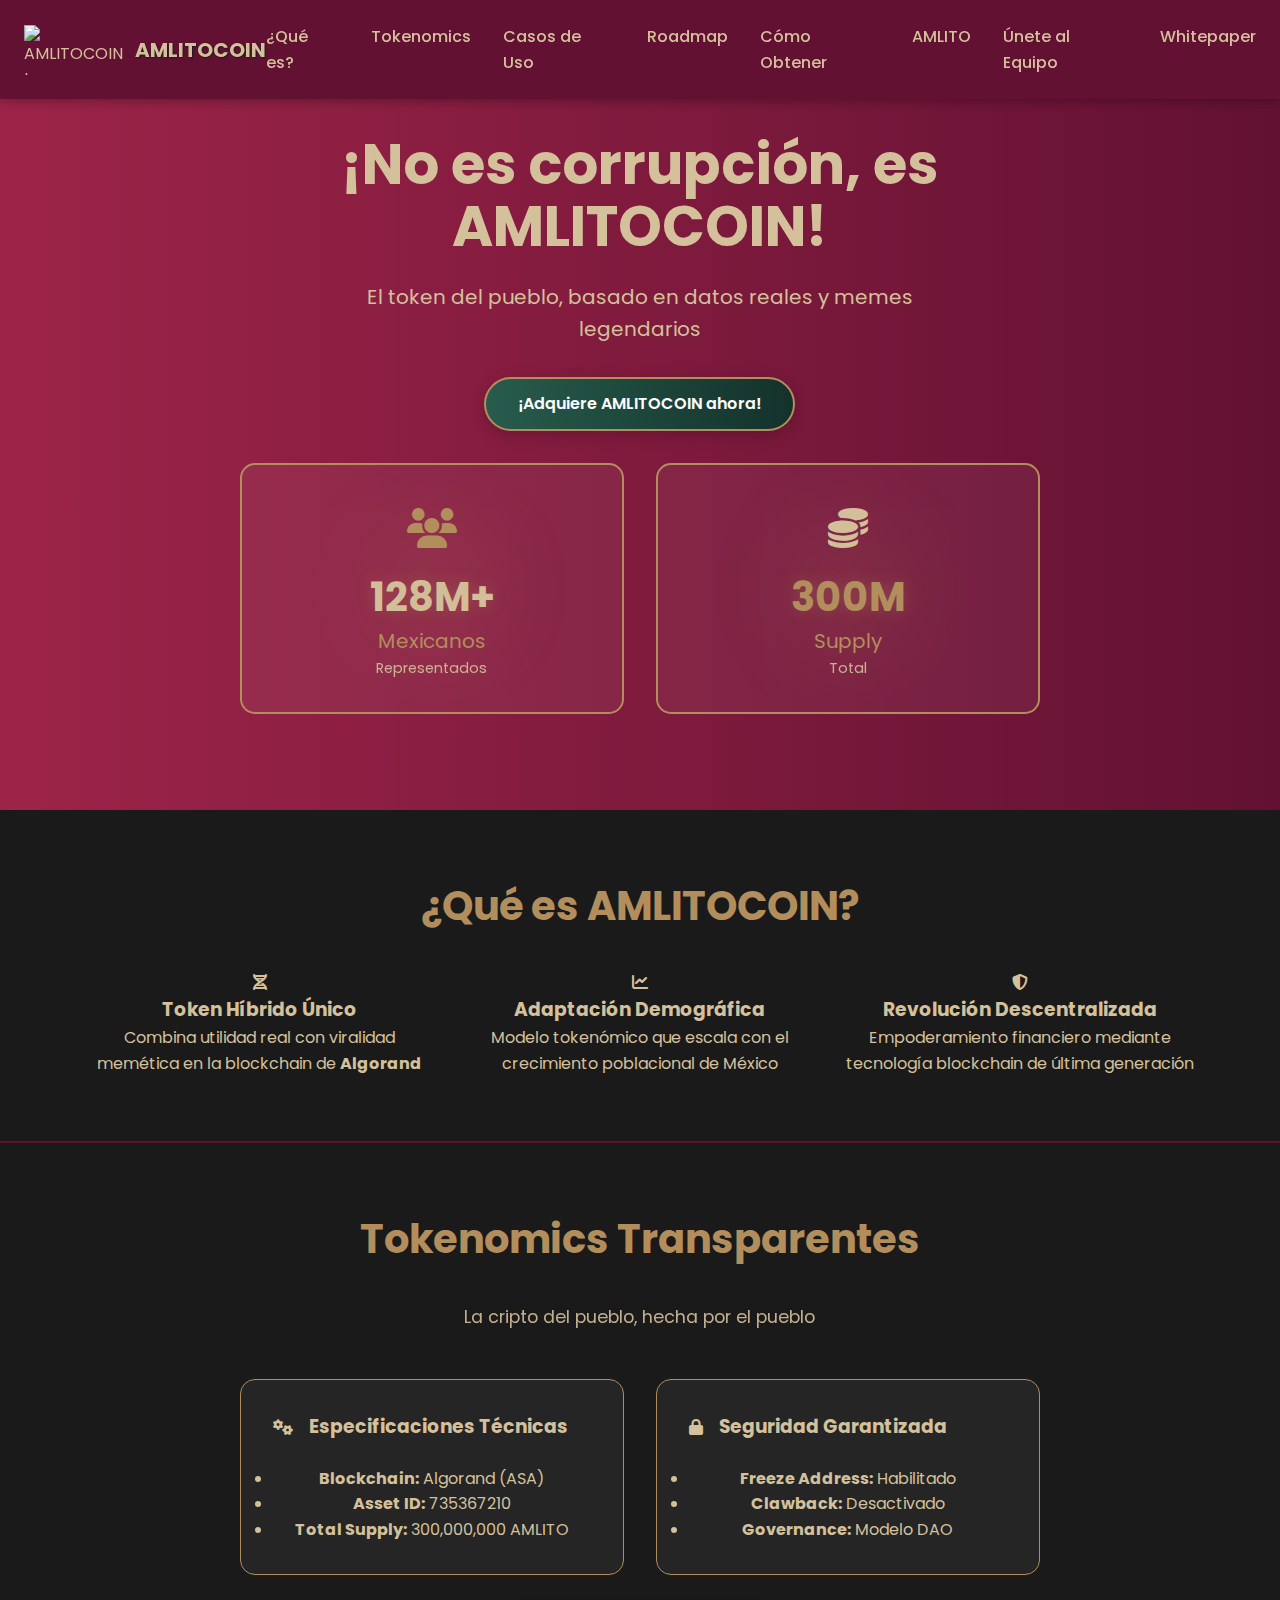
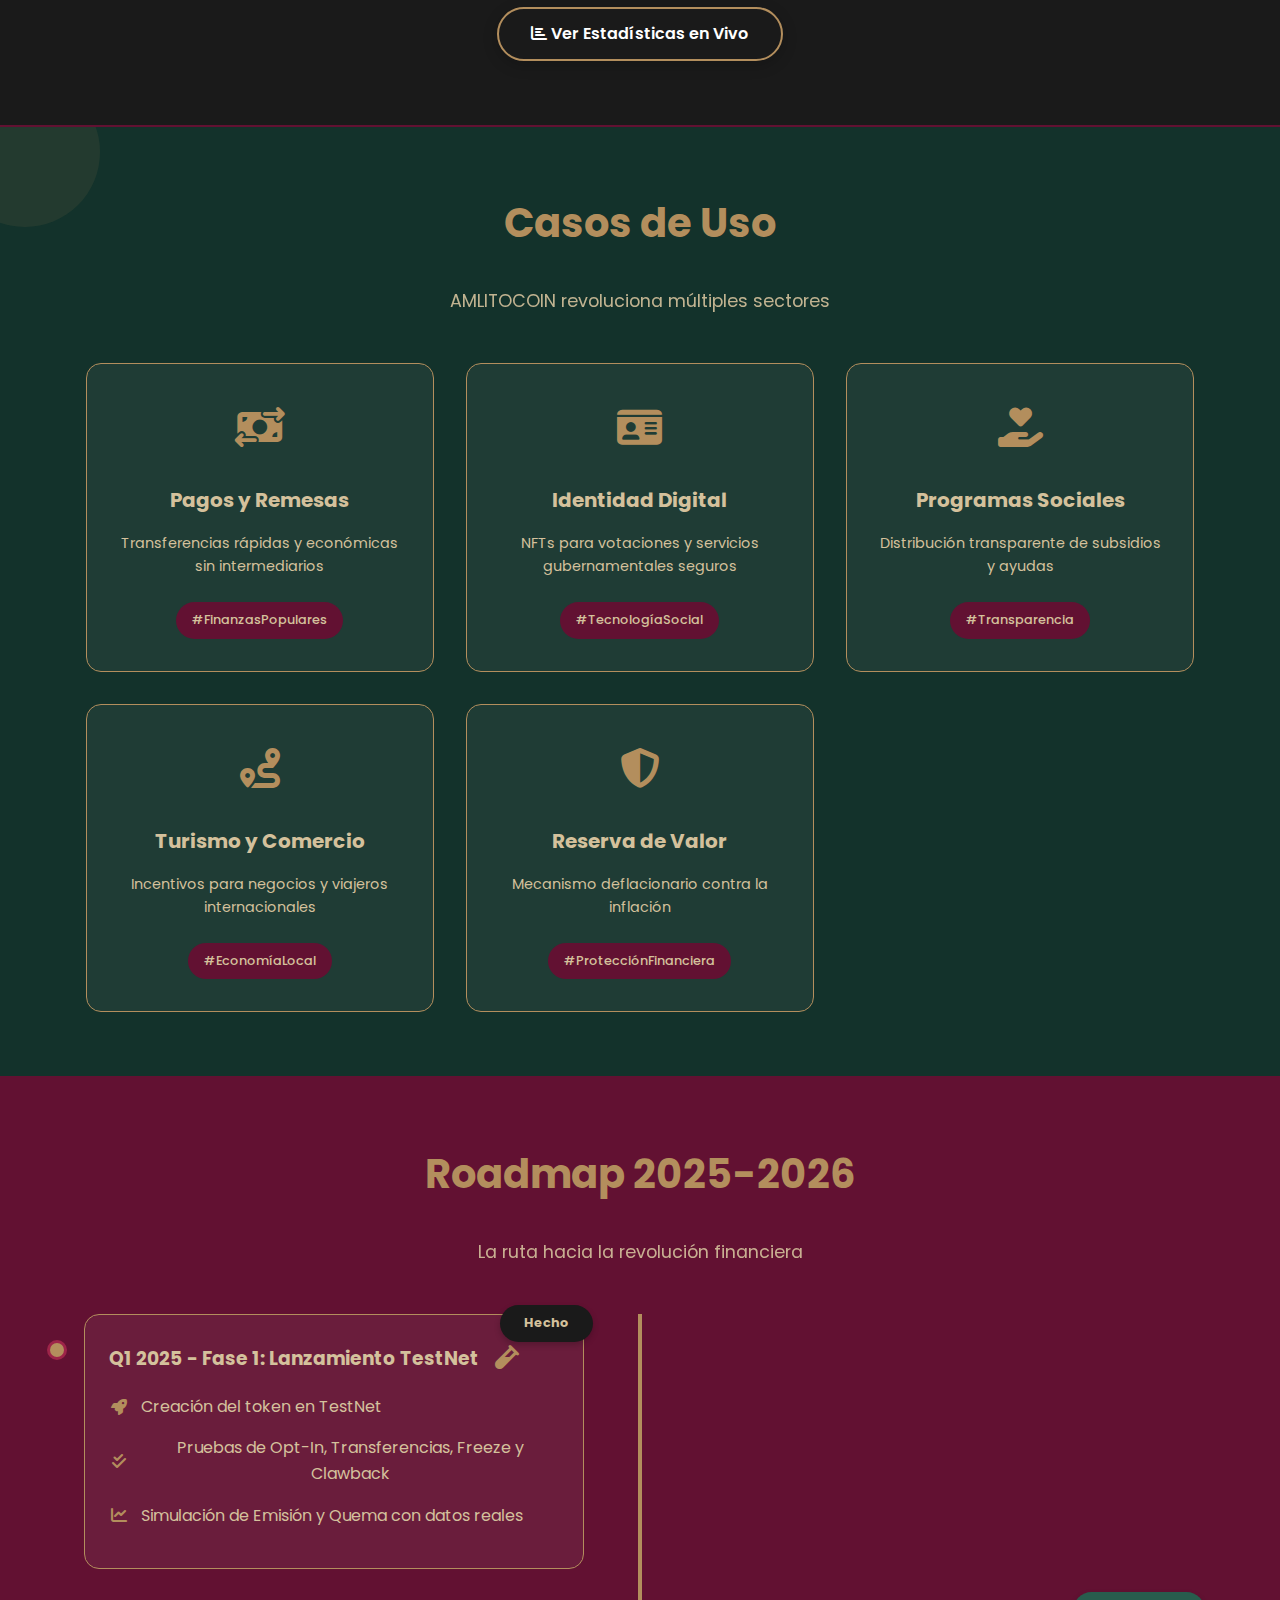
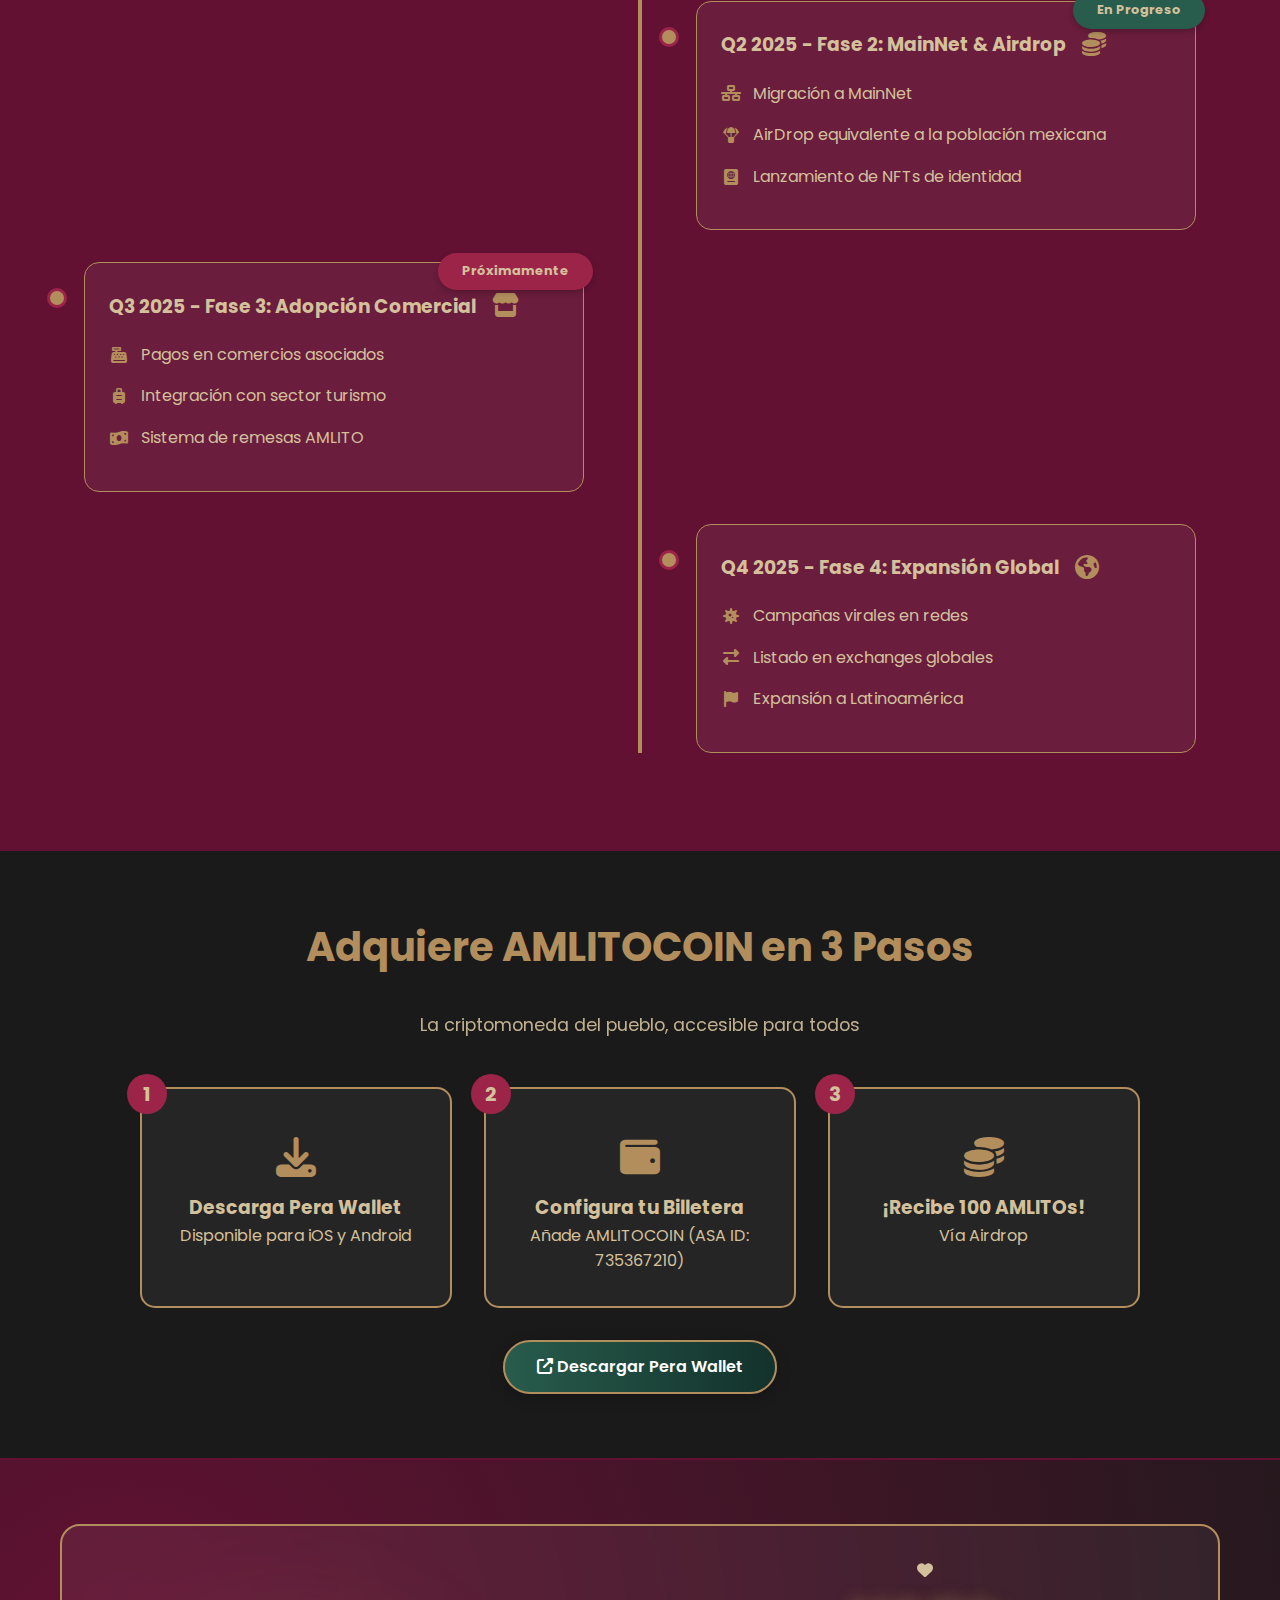
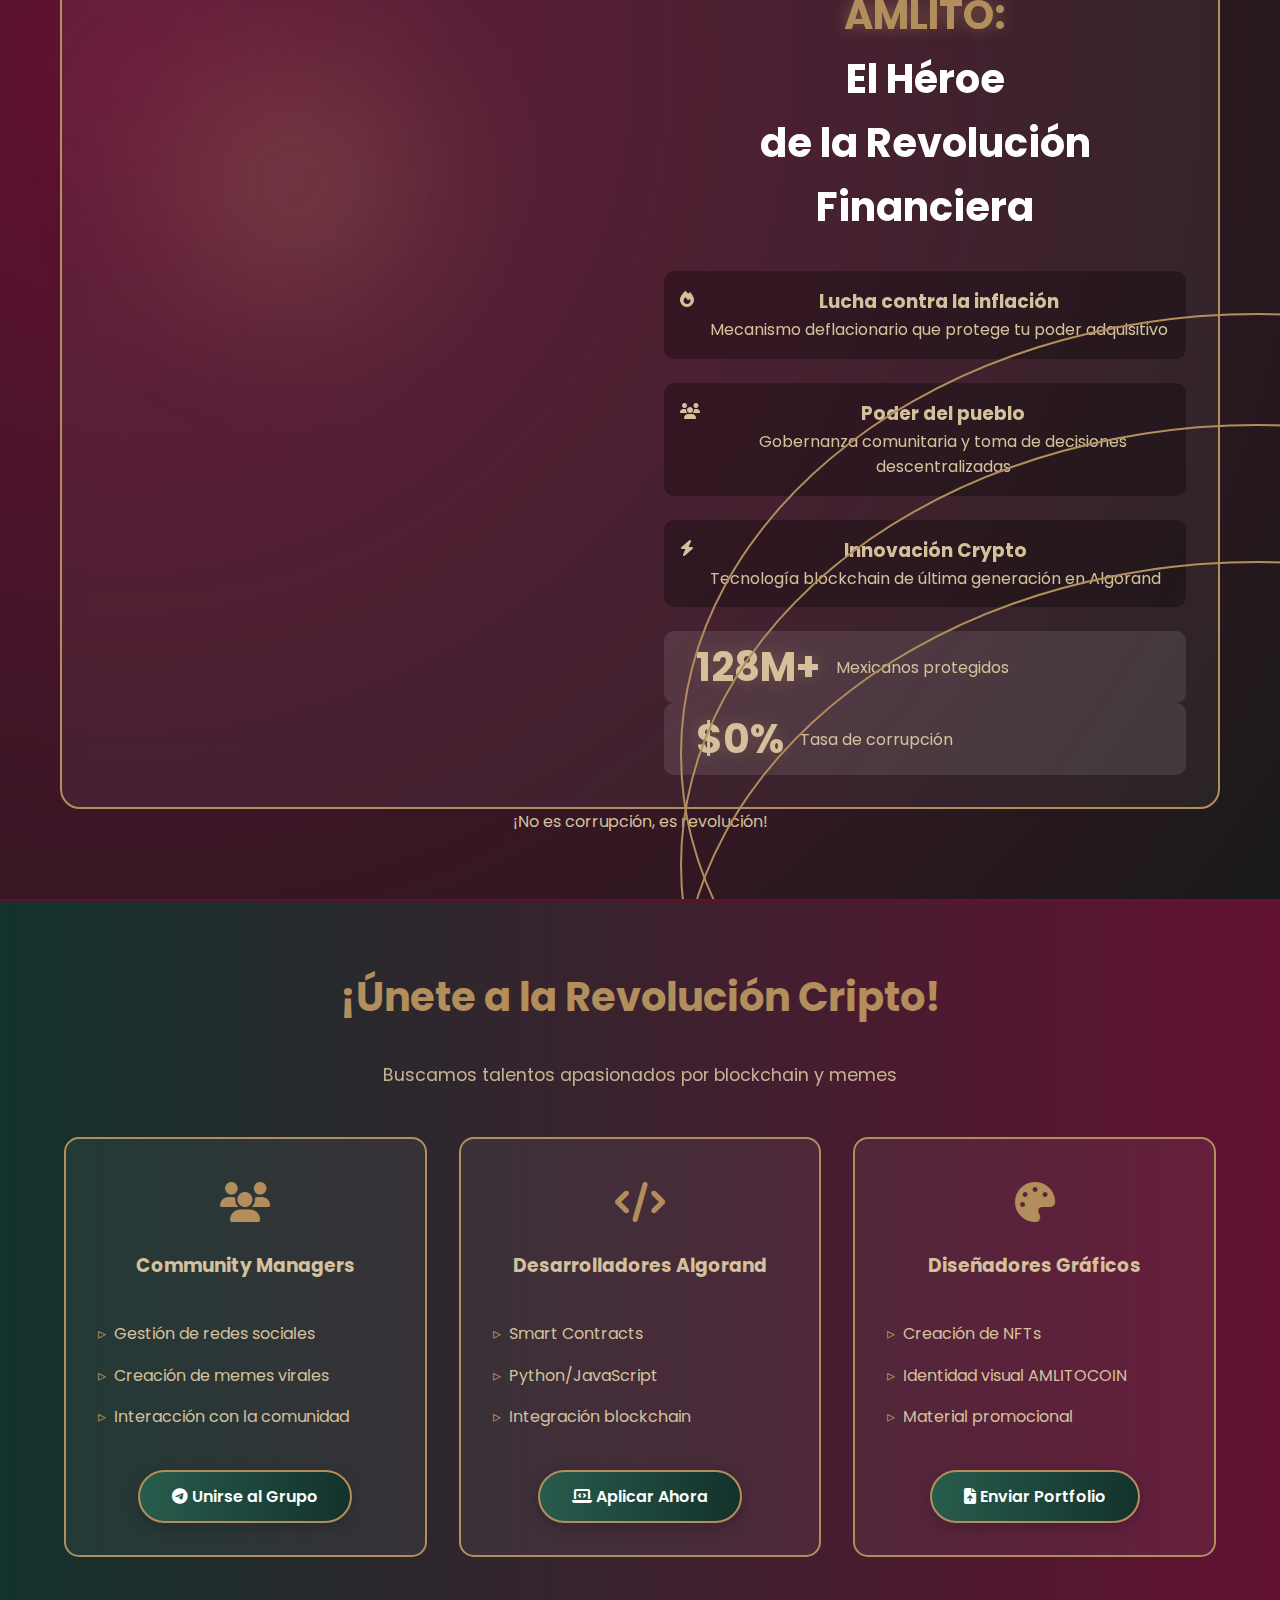
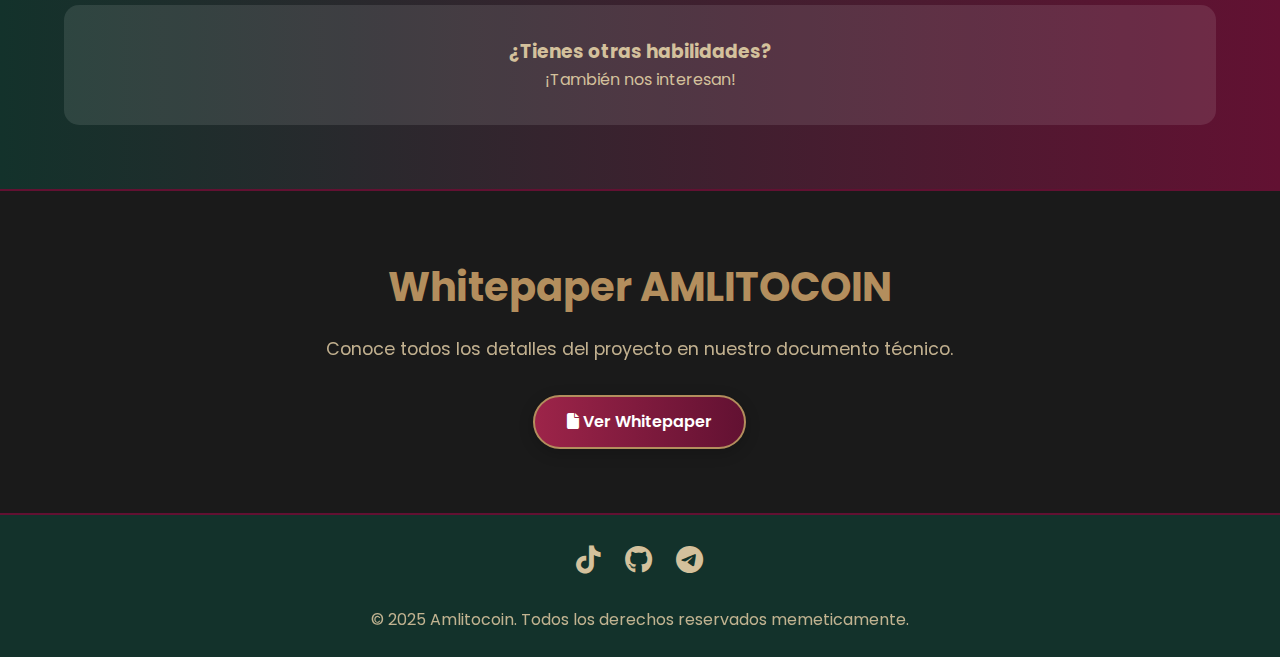
==== commit ad97e635: "Update index.html" ====
--- a/index.html
+++ b/index.html
@@ -238,7 +238,7 @@
                         <li><i class="fas fa-check-double"></i> Pruebas de Opt-In, Transferencias, Freeze y Clawback</li>
                         <li><i class="fas fa-chart-line"></i> Simulación de Emisión y Quema con datos reales</li>
                     </ul>
-                    <div class="phase-tag">Hecho</div>
+                    <div class="phase-tag done">Hecho</div>
                 </div>
             </div>
 
--- a/styles.css
+++ b/styles.css
@@ -698,6 +698,10 @@
     background: var(--rojo-claro);
 }
 
+.phase-tag.done {
+    background: var(--negro);
+}
+
 @media (max-width: 768px) {
     .timeline-line {
         left: 20px;
@@ -788,6 +792,42 @@
 footer p {
     font-size: clamp(0.875rem, 2vw, 1rem);
     opacity: 0.9;
+}
+
+/* Sección Whitepaper */
+.whitepaper {
+    background: var(--negro);
+    padding: var(--padding-lg) var(--padding-sm);
+    text-align: center;
+}
+
+.whitepaper h2 {
+    color: var(--dorado);
+    margin-bottom: 1rem;
+}
+
+.whitepaper p {
+    font-size: 1.1rem;
+    color: var(--beige);
+    opacity: 0.9;
+    margin-bottom: 2rem;
+}
+
+.whitepaper .cta-button {
+    background: linear-gradient(to right, var(--rojo-claro), var(--rojo-oscuro));
+    color: var(--blanco);
+    padding: 0.75rem 2rem;
+    border-radius: 30px;
+    text-decoration: none;
+    font-weight: 600;
+    transition: all 0.3s ease;
+    box-shadow: 0 4px 15px rgba(0, 0, 0, 0.2);
+    border: 2px solid var(--dorado);
+}
+
+.whitepaper .cta-button:hover {
+    transform: translateY(-2px);
+    box-shadow: 0 6px 20px rgba(0, 0, 0, 0.3);
 }
 
 /* Social Icons */
@@ -888,3 +928,4 @@
 
 .mb-1 { margin-bottom: 1rem; }
 .mb-2 { margin-bottom: 2rem; }
+
